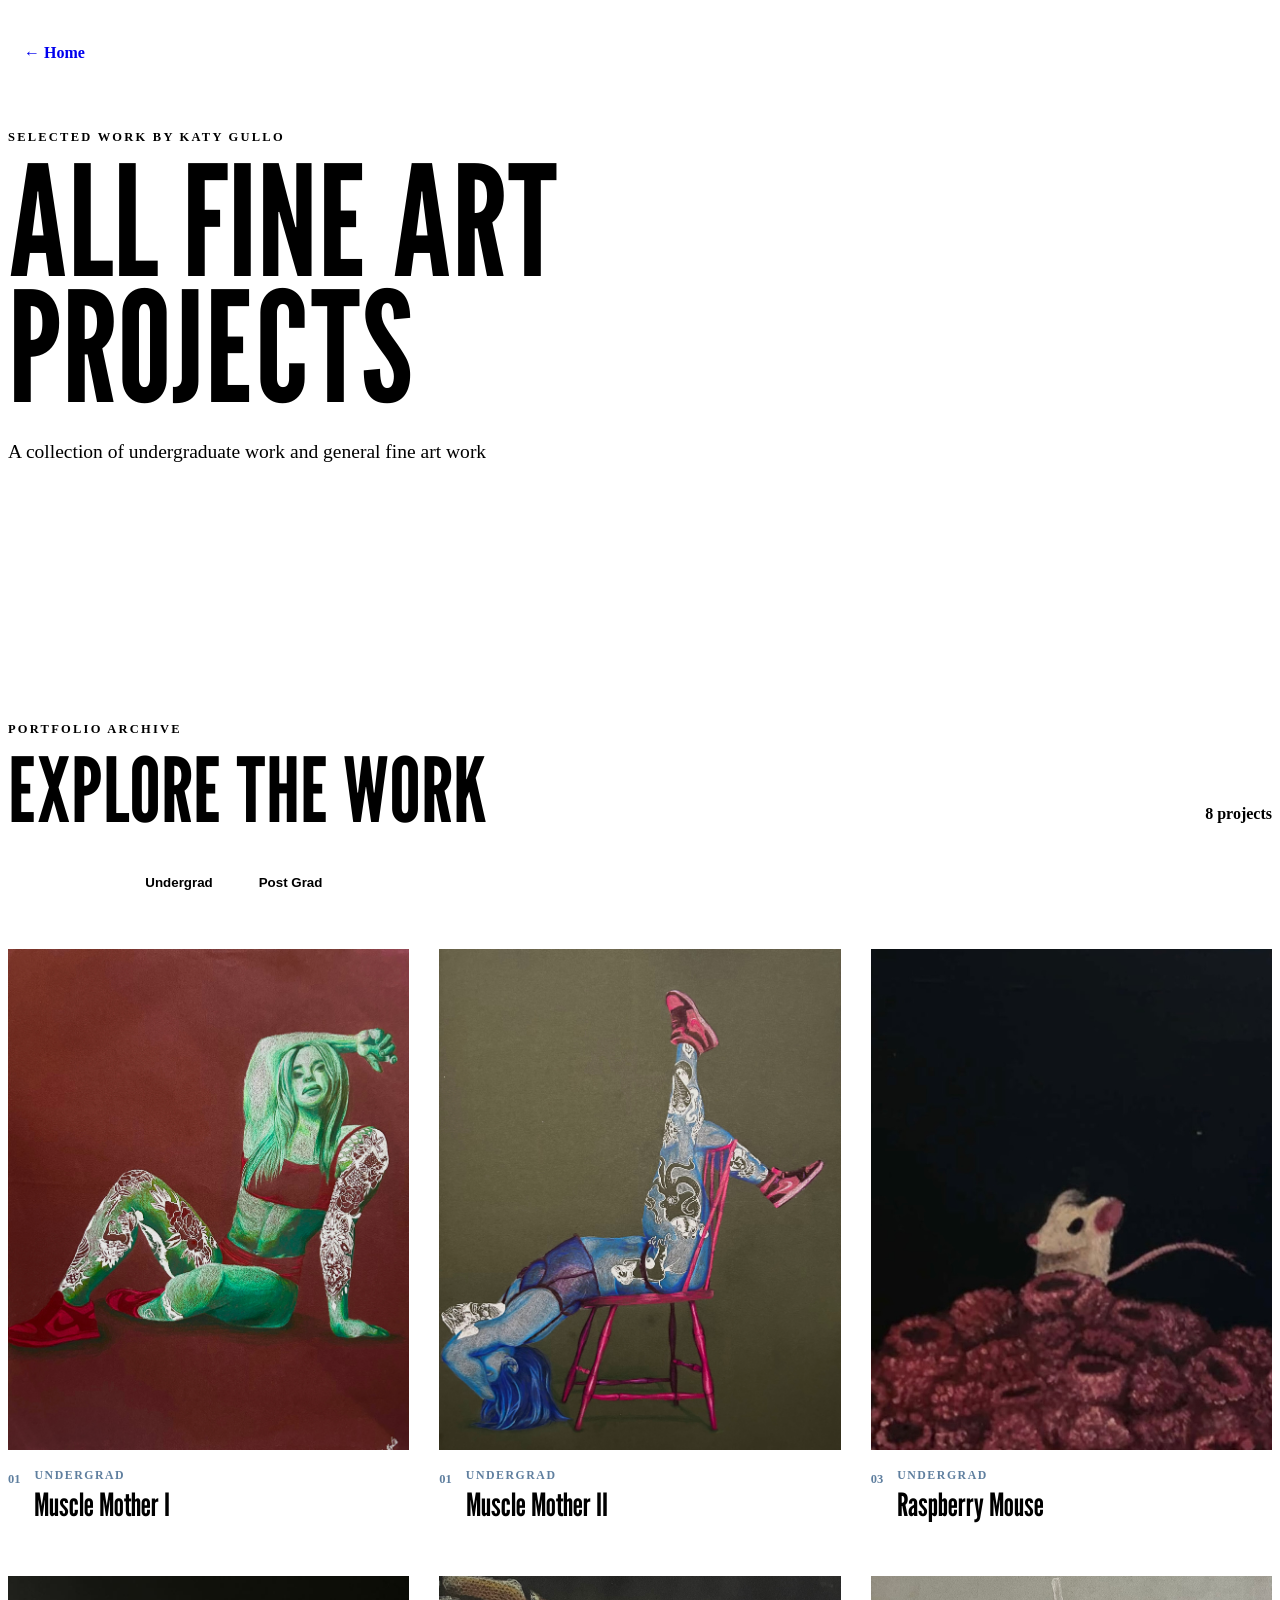
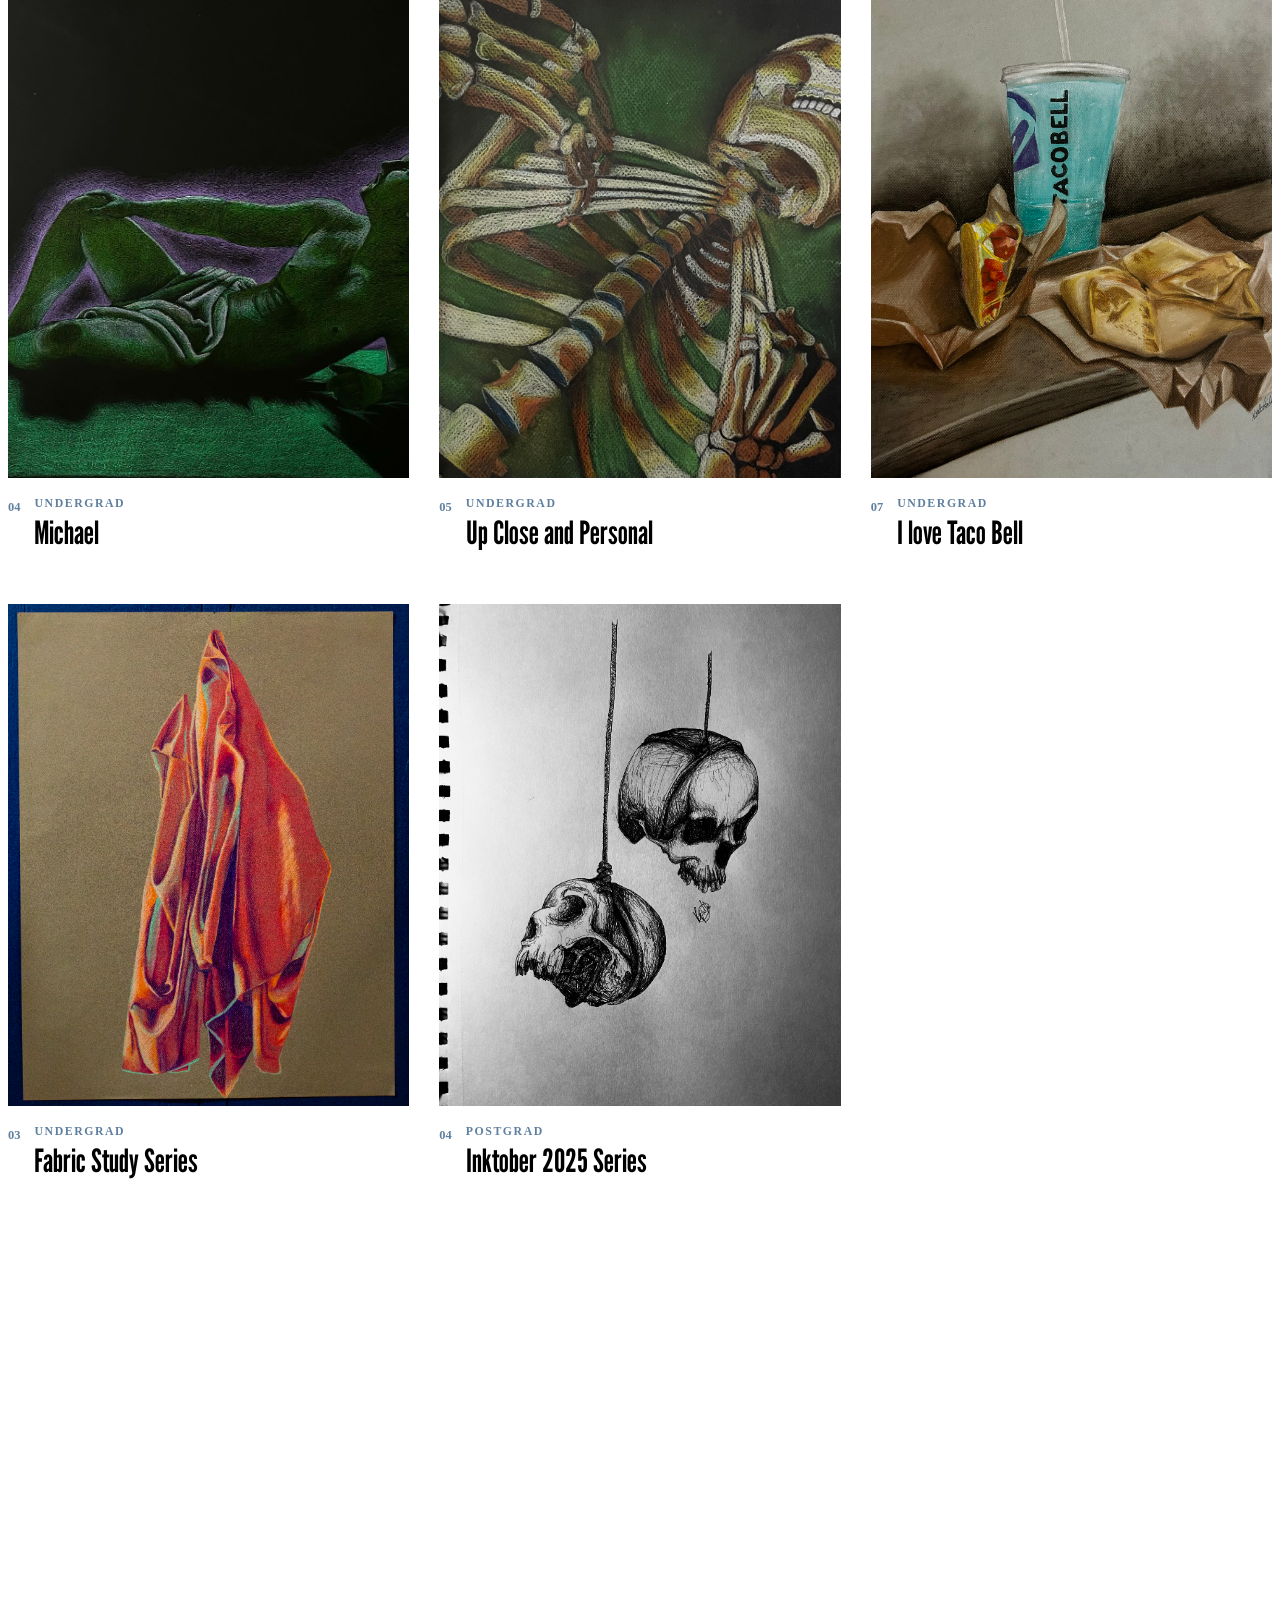
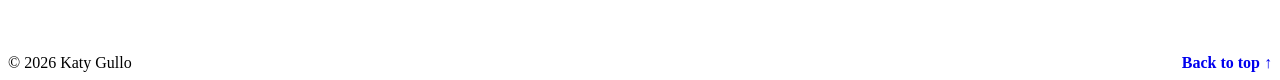
==== portfolio-fa.html @ 1bb969e5 "Update portfolio-fa.html" ====
<!DOCTYPE html>
<html lang="en">
<head>
  <meta charset="UTF-8">
  <meta name="viewport" content="width=device-width, initial-scale=1.0">
  <meta name="description" content="Selected design, web, logo, and AI prompt projects by Katy Gullo.">
  <title>All Projects — Katy Gullo</title>

  <link rel="preconnect" href="https://fonts.googleapis.com">
  <link rel="preconnect" href="https://fonts.gstatic.com" crossorigin>
  <link href="https://fonts.googleapis.com/css2?family=Anton&family=Montserrat:wght@400;500;600;700&family=Sacramento&display=swap" rel="stylesheet">
<style>
@import url('https://fonts.googleapis.com/css2?family=League+Gothic&display=swap');
</style>
  <link rel="stylesheet" href="portfolio.css">
  <link rel="stylesheet" href="portfolio.css">
</head>
<body>
  <header class="projects-hero">
    <div class="projects-hero-shape" aria-hidden="true"></div>

    <div class="shell projects-hero-content">
      <a class="back-link" href="index.html" aria-label="Return to home page">← Home</a>

      <div class="projects-title-wrap">
        <p class="eyebrow">Selected work by Katy Gullo</p>
        <h1>ALL FINE ART<br>PROJECTS</h1>
        <p class="projects-intro">
          A collection of undergraduate work and general fine art work
        </p>
      </div>
    </div>
  </header>

  <main>
    <section class="project-browser shell" aria-labelledby="project-heading">
      <div class="section-heading-row">
        <div>
          <p class="section-kicker">Portfolio archive</p>
          <h2 id="project-heading">EXPLORE THE WORK</h2>
        </div>
        <p id="projectCount" class="project-count" aria-live="polite"></p>
      </div>

      <div class="filter-tabs" role="tablist" aria-label="Filter projects by category">
        <button class="filter-tab active" type="button" role="tab" aria-selected="true" data-filter="all">All Projects</button>
        <button class="filter-tab" type="button" role="tab" aria-selected="false" data-filter="undergrad">Undergrad</button>
        <button class="filter-tab" type="button" role="tab" aria-selected="false" data-filter="postgrad">Post Grad</button>
      </div>

      <div class="all-project-grid" id="projectGrid">
        <article class="portfolio-project" data-category="undergrad" data-title="Muscle Mother I" data-description="Highlighting tattoos and muscular definition in femininity" 
        data-image="images/FJH KG 1.jpg">
          <button class="project-preview" type="button" aria-label="Muscle Mother I">
            <img src="images/FJH KG 1.jpg" alt="Muscle Mother I">
            <span class="open-label">View project</span>
          </button>
          <div class="project-meta">
            <span class="project-number">01</span>
            <div>
              <p class="project-category">Undergrad</p>
              <h3>Muscle Mother I</h3>
            </div>
          </div>
        </article>

        <article class="portfolio-project" data-category="undergrad" data-title="Muscle Mother II" data-description="Highlighting tattoos and muscular definition in femininity." 
        data-image="images/FJH KG 2.jpg">
          <button class="project-preview" type="button" aria-label="Muscle Mother II">
            <img src="images/FJH KG 2.jpg" alt="Muscle Mother II">
            <span class="open-label">View project</span>
          </button>
          <div class="project-meta">
            <span class="project-number">01</span>
            <div>
              <p class="project-category">Undergrad</p>
              <h3>Muscle Mother II</h3>
            </div>
          </div>
        </article>

        <article class="portfolio-project" data-category="undergrad" data-title="Raspberry Mouse" data-description="Visual of a mouse frolicking in a field of raspberries." 
        data-image="images/IMG_0172.jpg">
          <button class="project-preview" type="button" aria-label="Raspberry Mouse">
            <img src="images/IMG_0172.jpg" alt="Raspberry Mouse">
            <span class="open-label">View project</span>
          </button>
          <div class="project-meta">
            <span class="project-number">03</span>
            <div>
              <p class="project-category">Undergrad</p>
              <h3>Raspberry Mouse</h3>
            </div>
          </div>
        </article>

        <article class="portfolio-project" data-category="undergrad" data-title="Michael" data-description="Michael" data-description="A figure study using a nude model in the pose of the fall of Achilles." 
        data-image="images/8AE71B5D-9DDA-4F6F-98CA-3ED9B0E6D861.jpeg">
          <button class="project-preview" type="button" aria-label="Michael">
            <img src="images/8AE71B5D-9DDA-4F6F-98CA-3ED9B0E6D861.jpeg" alt="Michael">
            <span class="open-label">View project</span>
          </button>
          <div class="project-meta">
            <span class="project-number">04</span>
            <div>
              <p class="project-category">Undergrad</p>
              <h3>Michael</h3>
            </div>
          </div>
        </article>

        <article class="portfolio-project" data-category="undergrad" data-title="Up Close and Personal" data-description=" perspective-focused still life of a skeleton, rendered with Prismacolor colored pencils." 
        data-image="images/IMG_0342.jpg">
          <button class="project-preview" type="button" aria-label="Up Close and Personal">
            <img src="images/IMG_0342.jpg" alt="Up Close and Personal">
            <span class="open-label">View project</span>
          </button>
          <div class="project-meta">
            <span class="project-number">05</span>
            <div>
              <p class="project-category">Undergrad</p>
              <h3>Up Close and Personal</h3>
            </div>
          </div>
        </article>

        <article class="portfolio-project" data-category="undergrad" data-title="I love Taco Bell" data-description="I love Taco Bell" data-description="Develop an album cover that embodies the idea of atavism, a return to primal origins and emotional authenticity through sound and image." 
        data-image="images/IMG_1880.jpeg">
          <button class="project-preview" type="button" aria-label="I love Taco Bell">
            <img src="images/IMG_1880.jpeg" alt="I love Taco Bell">
            <span class="open-label">View project</span>
          </button>
          <div class="project-meta">
            <span class="project-number">07</span>
            <div>
              <p class="project-category">Undergrad</p>
              <h3>I love Taco Bell</h3>
            </div>
          </div>
        </article>


        <article
  class="portfolio-project"
  data-category="undergrad"
  data-title="Fabric Study"
  data-images='[
    "images/IMG_3014.jpeg",
    "images/IMG_3013.jpeg",
    "images/IMG_3012.jpeg",
  ]'
>
  <button class="project-preview" type="button" aria-label="Open Fabric Study project">
    <img src="images/IMG_3014.jpeg" alt="Fabric Study">
    <span class="open-label">View project</span>
  </button>

  <div class="project-meta">
    <span class="project-number">03</span>

    <div>
      <p class="project-category">Undergrad</p>
      <h3>Fabric Study Series</h3>
    </div>
  </div>
</article>

<article
  class="portfolio-project"
  data-category="undergrad"
  data-title="Inktober 2025"
  data-images='[
    "images/IMG_0580.jpeg",
    "images/IMG_0503.jpeg",
    "images/IMG_0393.jpeg",
  ]'
>
  <button class="project-preview" type="button" aria-label="Open Inktober 2025 project">
    <img src="images/IMG_0580.jpeg" alt="Inktober 2025">
    <span class="open-label">View project</span>
  </button>

  <div class="project-meta">
    <span class="project-number">04</span>

    <div>
      <p class="project-category">Postgrad</p>
      <h3>Inktober 2025 Series</h3>
    </div>
  </div>
</article>


        

      <p class="empty-state" id="emptyState" hidden>No projects are available in this category yet.</p>
    </section>

    <section class="project-contact">
      <div class="shell project-contact-inner">
        <div>
          <p class="section-kicker">Have a project in mind?</p>
          <h2>LET’S MAKE<br>SOMETHING GREAT.</h2>
        </div>
        <a class="contact-pill" href="mailto:katygullodesigns@gmail.com">Start a conversation →</a>
      </div>
    </section>
  </main>

  <footer>
    <div class="shell portfolio-page-footer">
      <p>© 2026 Katy Gullo</p>
      <a href="#top" id="backToTop">Back to top ↑</a>
    </div>
  </footer>

  <div class="portfolio-lightbox" id="portfolioLightbox" aria-hidden="true">
    <button class="portfolio-lightbox-close" id="portfolioLightboxClose" type="button" aria-label="Close project preview">×</button>
    <div class="portfolio-lightbox-card" role="dialog" aria-modal="true" aria-labelledby="portfolioLightboxTitle">
      <div class="portfolio-lightbox-visual" id="portfolioLightboxVisual"></div>
      <p class="portfolio-lightbox-category" id="portfolioLightboxCategory"></p>
      <h2 id="portfolioLightboxTitle"></h2>
      <p id="portfolioLightboxDescription"></p>
    </div>
  </div>

  <script src="portfolio.js"></script>
</body>
</html>
---- portfolio.css ----
:root {
  --portfolio-blue-dark: #5f7f9f;
  --portfolio-black: #050505;
}

.projects-hero {
  position: relative;
  min-height: 610px;
  overflow: hidden;
  background: var(--blue);
}

.projects-hero-shape {
  position: absolute;
  inset: 0 auto 0 0;
  width: 77%;
  background: var(--paper);
  border-radius: 0 48% 48% 0 / 0 50% 50% 0;
  animation: projectShapeIn 0.9s ease both;
}

.projects-hero-content {
  position: relative;
  min-height: 610px;
  padding-top: 26px;
}

.back-link {
  position: relative;
  z-index: 2;
  display: inline-flex;
  align-items: center;
  gap: 8px;
  padding: 10px 16px;
  border: 1px solid var(--ink);
  border-radius: 999px;
  font-weight: 700;
  text-decoration: none;
  transition: transform 0.2s ease, background-color 0.2s ease;
}

.back-link:hover {
  transform: translateX(-4px);
  background: var(--sage);
}

.projects-title-wrap {
  max-width: 820px;
  padding-top: 58px;
}

.eyebrow,
.section-kicker {
  margin: 0 0 12px;
  font-size: 0.78rem;
  font-weight: 700;
  letter-spacing: 0.18em;
  text-transform: uppercase;
}

.projects-title-wrap h1 {
  margin: 0;
  font-family: "League Gothic", sans-serif;
  font-size: clamp(5rem, 12vw, 10.5rem);
  font-weight: 400;
  line-height: 0.82;
  animation: projectTitleIn 0.75s ease 0.2s both;
}

.projects-intro {
  max-width: 580px;
  margin: 28px 0 0;
  font-size: clamp(1rem, 1.6vw, 1.22rem);
  line-height: 1.55;
  animation: projectIntroIn 0.7s ease 0.45s both;
}

.project-browser {
  padding-top: 78px;
  padding-bottom: 110px;
}

.section-heading-row {
  display: flex;
  align-items: flex-end;
  justify-content: space-between;
  gap: 30px;
  margin-bottom: 34px;
}

.section-heading-row h2,
.project-contact h2 {
  margin: 0;
  font-family: "League Gothic", sans-serif;
  font-size: clamp(3.2rem, 7vw, 6.8rem);
  font-weight: 400;
  line-height: 0.9;
}

.project-count {
  margin: 0 0 7px;
  font-weight: 700;
}

.filter-tabs {
  display: flex;
  flex-wrap: wrap;
  gap: 10px;
  margin-bottom: 48px;
}

.filter-tab {
  padding: 11px 18px;
  border: 1px solid var(--ink);
  border-radius: 999px;
  background: transparent;
  cursor: pointer;
  font-weight: 700;
  transition: transform 0.2s ease, background-color 0.2s ease, color 0.2s ease;
}

.filter-tab:hover {
  transform: translateY(-2px);
  background: var(--sage);
}

.filter-tab.active {
  background: var(--ink);
  color: #fff;
}

.filter-tab:focus-visible,
.project-preview:focus-visible,
.contact-pill:focus-visible,
.back-link:focus-visible {
  outline: 3px solid var(--blue);
  outline-offset: 4px;
}

.all-project-grid {
  display: grid;
  grid-template-columns: repeat(3, minmax(0, 1fr));
  gap: 56px 30px;
}

.portfolio-project {
  min-width: 0;
  animation: cardReveal 0.48s ease both;
}

.portfolio-project.is-hidden {
  display: none;
}

.project-preview {
  position: relative;
  width: 100%;
  aspect-ratio: 4 / 5;
  overflow: hidden;
  display: block;
  padding: 0;
  border: 0;
  background: var(--soft);
  cursor: pointer;
  box-shadow: 0 0 0 rgba(0, 0, 0, 0);
  transition: transform 0.35s ease, box-shadow 0.35s ease;
}

.project-preview::after {
  content: "";
  position: absolute;
  inset: 0;
  background: linear-gradient(to top, rgba(0, 0, 0, 0.55), transparent 45%);
  opacity: 0;
  transition: opacity 0.3s ease;
}

.project-preview img {
  width: 100%;
  height: 100%;
  object-fit: cover;
  transition: transform 0.55s ease;
}

.logo-preview img {
  padding: 17%;
  object-fit: contain;
  background: var(--sage);
}

.open-label {
  position: absolute;
  left: 18px;
  bottom: 17px;
  z-index: 2;
  color: #fff;
  font-size: 0.82rem;
  font-weight: 700;
  letter-spacing: 0.08em;
  text-transform: uppercase;
  opacity: 0;
  transform: translateY(8px);
  transition: opacity 0.3s ease, transform 0.3s ease;
}

.project-preview:hover,
.project-preview:focus-visible {
  transform: translateY(-8px);
  box-shadow: 0 20px 38px rgba(0, 0, 0, 0.16);
}

.project-preview:hover::after,
.project-preview:focus-visible::after,
.project-preview:hover .open-label,
.project-preview:focus-visible .open-label {
  opacity: 1;
}

.project-preview:hover .open-label,
.project-preview:focus-visible .open-label {
  transform: translateY(0);
}

.project-preview:hover img,
.project-preview:focus-visible img {
  transform: scale(1.045);
}

.project-meta {
  display: grid;
  grid-template-columns: auto 1fr;
  gap: 14px;
  padding-top: 18px;
}

.project-number {
  padding-top: 4px;
  color: var(--portfolio-blue-dark);
  font-size: 0.78rem;
  font-weight: 700;
}

.project-category {
  margin: 0 0 5px;
  color: var(--portfolio-blue-dark);
  font-size: 0.74rem;
  font-weight: 700;
  letter-spacing: 0.13em;
  text-transform: uppercase;
}

.project-meta h3 {
  margin: 0;
  font-family: "League Gothic", sans-serif;
  font-size: clamp(1.65rem, 2.5vw, 2.35rem);
  font-weight: 400;
  line-height: 1;
}

.generated-preview {
  display: grid;
  place-items: center;
}

.web-preview {
  background: #d9e2ea;
}

.browser-mockup {
  width: 82%;
  height: 72%;
  overflow: hidden;
  display: block;
  background: var(--paper);
  border: 1px solid rgba(0, 0, 0, 0.15);
  box-shadow: 0 15px 30px rgba(0, 0, 0, 0.13);
  transform: rotate(-3deg);
}

.browser-bar {
  height: 28px;
  display: flex;
  align-items: center;
  gap: 5px;
  padding-left: 9px;
  background: var(--ink);
}

.browser-bar i {
  width: 6px;
  height: 6px;
  border-radius: 50%;
  background: var(--sage);
}

.mockup-title {
  display: block;
  padding: 24px 18px 10px;
  font-family: "League Gothic", sans-serif;
  font-size: clamp(1.8rem, 3vw, 3rem);
  line-height: 0.85;
}

.mockup-block {
  display: block;
  width: 68%;
  height: 25%;
  margin: 12px 18px;
  border-radius: 0 40px 40px 0;
  background: var(--blue);
}

.landing-preview {
  background: var(--ink);
  color: #fff;
}

.landing-art strong {
  display: block;
  font-family: "League Gothic", sans-serif;
  font-size: clamp(2.5rem, 5vw, 4.6rem);
  font-weight: 400;
  line-height: 0.84;
  text-align: left;
}

.landing-art span {
  display: block;
  width: 80px;
  height: 80px;
  margin: 26px 0 0 auto;
  border-radius: 50%;
  background: var(--blue);
}
.project-modal {
  position: fixed;
  inset: 0;
  z-index: 1000;
  display: none;
}

.project-modal.is-open {
  display: block;
}

.project-modal-overlay {
  position: absolute;
  inset: 0;
  background: rgba(0, 0, 0, 0.75);
}

.project-modal-content {
  position: relative;
  z-index: 1;
  width: min(1100px, calc(100% - 40px));
  max-height: calc(100vh - 40px);
  margin: 20px auto;
  padding: 40px;
  overflow-y: auto;
  background: #fff;
}

.project-modal-close {
  position: sticky;
  top: 0;
  display: block;
  margin-left: auto;
  border: 0;
  background: transparent;
  font-size: 2.5rem;
  line-height: 1;
  cursor: pointer;
  z-index: 2;
}

.project-gallery {
  display: grid;
  gap: 30px;
  margin-top: 30px;
}

.project-gallery img {
  display: block;
  width: 100%;
  height: auto;
}

body.modal-open {
  overflow: hidden;
}

.boutique-preview {
  background: #f2e8e2;
}

.brand-mark {
  font-family: "League Gothic", sans-serif;
  font-size: clamp(4rem, 8vw, 6.5rem);
  transform: rotate(-6deg);
}

.brand-mark span {
  display: block;
  margin-top: -12px;
  font-family: "Montserrat", sans-serif;
  font-size: 0.65rem;
  font-weight: 700;
  letter-spacing: 0.45em;
  text-align: center;
}

.cafe-preview {
  background: #d5c7b1;
}

.cafe-mark {
  width: 72%;
  aspect-ratio: 1;
  display: grid;
  place-content: center;
  border: 2px solid var(--ink);
  border-radius: 50%;
  text-align: center;
}

.cafe-mark i {
  font-style: normal;
  font-size: 2rem;
}

.cafe-mark strong,
.cafe-mark small {
  display: block;
}

.cafe-mark strong {
  font-family: "League Gothic", sans-serif;
  font-size: 1.9rem;
  letter-spacing: 0.04em;
}

.cafe-mark small {
  letter-spacing: 0.2em;
}

.ai-editorial-preview {
  background: linear-gradient(135deg, #afc0d0 0 48%, #111 48% 100%);
}

.prompt-card {
  width: 72%;
  padding: 28px;
  background: var(--paper);
  box-shadow: 16px 16px 0 var(--sage);
  transform: rotate(4deg);
}

.prompt-card small,
.prompt-card strong,
.prompt-card em {
  display: block;
}

.prompt-card small {
  margin-bottom: 32px;
  font-weight: 700;
  letter-spacing: 0.18em;
}

.prompt-card strong {
  font-family: "League Gothic", sans-serif;
  font-size: clamp(2.1rem, 4vw, 3.8rem);
  font-weight: 400;
  line-height: 0.9;
}

.prompt-card em {
  margin-top: 28px;
  font-size: 0.7rem;
}

.ai-brand-preview {
  background: var(--blue);
}

.campaign-lines {
  width: 78%;
}

.campaign-lines i {
  display: block;
  height: 9px;
  margin-bottom: 12px;
  background: var(--ink);
}

.campaign-lines i:nth-child(2) { width: 78%; }
.campaign-lines i:nth-child(3) { width: 56%; }

.campaign-lines strong {
  display: block;
  margin-top: 42px;
  font-family: "League Gothic", sans-serif;
  font-size: clamp(2rem, 4vw, 3.5rem);
  font-weight: 400;
  line-height: 0.9;
}

.ai-brief-preview {
  background: var(--sage);
}

.brief-sheet {
  position: relative;
  width: 68%;
  height: 72%;
  display: block;
  padding: 30px;
  background: var(--paper);
  box-shadow: 12px 12px 0 var(--ink);
  transform: rotate(-3deg);
}

.brief-sheet small {
  display: block;
  margin-bottom: 38px;
  font-weight: 700;
  letter-spacing: 0.13em;
}

.brief-sheet i {
  display: block;
  height: 8px;
  margin-bottom: 18px;
  background: #b8c2ca;
}

.brief-sheet i:nth-of-type(2) { width: 75%; }
.brief-sheet i:nth-of-type(3) { width: 48%; }

.brief-sheet b {
  position: absolute;
  right: 25px;
  bottom: 20px;
  font-size: 2.4rem;
}

.empty-state {
  padding: 60px 0;
  text-align: center;
  font-weight: 700;
}

.project-contact {
  padding: 90px 0;
  background: var(--ink);
  color: #fff;
}

.project-contact-inner {
  display: flex;
  align-items: flex-end;
  justify-content: space-between;
  gap: 30px;
}

.project-contact .section-kicker {
  color: var(--sage);
}

.contact-pill {
  display: inline-flex;
  padding: 15px 22px;
  border: 1px solid #fff;
  border-radius: 999px;
  color: #fff;
  font-weight: 700;
  text-decoration: none;
  transition: transform 0.2s ease, background-color 0.2s ease, color 0.2s ease;
}

.contact-pill:hover {
  transform: translateY(-4px);
  background: var(--sage);
  color: var(--ink);
}

.portfolio-page-footer {
  display: flex;
  justify-content: space-between;
  gap: 20px;
}

.portfolio-page-footer p {
  margin: 0;
}

.portfolio-page-footer a {
  font-weight: 700;
  text-decoration: none;
}

.portfolio-lightbox {
  position: fixed;
  inset: 0;
  z-index: 50;
  display: grid;
  place-items: center;
  padding: 24px;
  background: rgba(0, 0, 0, 0.82);
  opacity: 0;
  visibility: hidden;
  pointer-events: none;
  transition: opacity 0.3s ease, visibility 0.3s ease;
}

.portfolio-lightbox.open {
  opacity: 1;
  visibility: visible;
  pointer-events: auto;
}

.portfolio-lightbox-card {
  width: min(900px, 100%);
  max-height: 90vh;
  overflow-y: auto;
  padding: 24px;
  border-radius: 24px;
  background: var(--paper);
  opacity: 0;
  transform: translateY(24px) scale(0.97);
  transition: opacity 0.3s ease, transform 0.3s ease;
}

.portfolio-lightbox.open .portfolio-lightbox-card {
  opacity: 1;
  transform: translateY(0) scale(1);
}

.portfolio-lightbox-visual {
  min-height: 420px;
  overflow-y: auto;
  background: var(--soft);
}

.portfolio-lightbox-visual img {
  width: 100%;
  max-height: 65vh;
  object-fit: contain;
}

.portfolio-lightbox-gallery {
  width: 100%;
  display: grid;
  gap: 24px;
  padding: 12px;
}

.portfolio-lightbox-gallery img {
  display: block;
  width: 100%;
  height: auto;
  max-height: none;
  object-fit: contain;
}

.portfolio-lightbox-visual .generated-preview {
  width: 100%;
  min-height: 520px;
  pointer-events: none;
}

.portfolio-lightbox-visual .open-label {
  display: none;
}

.portfolio-lightbox-category {
  margin: 22px 0 7px;
  color: var(--portfolio-blue-dark);
  font-size: 0.78rem;
  font-weight: 700;
  letter-spacing: 0.14em;
  text-transform: uppercase;
}

.portfolio-lightbox-card h2 {
  margin: 0;
  font-family: "League Gothic", sans-serif;
  font-size: clamp(2.8rem, 6vw, 5rem);
  font-weight: 400;
  line-height: 0.95;
}

.portfolio-lightbox-card > p:last-child {
  max-width: 680px;
  line-height: 1.55;
}

.portfolio-lightbox-close {
  position: fixed;
  top: 16px;
  right: 24px;
  z-index: 51;
  padding: 0;
  border: 0;
  background: transparent;
  color: #fff;
  font-size: 3rem;
  cursor: pointer;
}

@keyframes projectShapeIn {
  from { opacity: 0; transform: translateX(-8%); }
  to { opacity: 1; transform: translateX(0); }
}

@keyframes projectTitleIn {
  from { opacity: 0; transform: translateY(28px); }
  to { opacity: 1; transform: translateY(0); }
}

@keyframes projectIntroIn {
  from { opacity: 0; transform: translateY(18px); }
  to { opacity: 1; transform: translateY(0); }
}

@keyframes cardReveal {
  from { opacity: 0; transform: translateY(20px); }
  to { opacity: 1; transform: translateY(0); }
}

@media (max-width: 900px) {
  .all-project-grid {
    grid-template-columns: repeat(2, minmax(0, 1fr));
  }

  .projects-hero-shape {
    width: 88%;
  }
}

@media (max-width: 640px) {
  .projects-hero,
  .projects-hero-content {
    min-height: 520px;
  }

  .projects-hero-shape {
    width: 96%;
  }

  .projects-title-wrap {
    padding-top: 55px;
  }

  .projects-title-wrap h1 {
    font-size: clamp(4.3rem, 23vw, 6.5rem);
  }

  .project-browser {
    padding-top: 58px;
    padding-bottom: 76px;
  }

  .section-heading-row,
  .project-contact-inner {
    align-items: flex-start;
    flex-direction: column;
  }

  .filter-tabs {
    flex-wrap: nowrap;
    overflow-x: auto;
    padding-bottom: 8px;
    scrollbar-width: none;
  }

  .filter-tabs::-webkit-scrollbar {
    display: none;
  }

  .filter-tab {
    flex: 0 0 auto;
  }

  .all-project-grid {
    grid-template-columns: 1fr;
    row-gap: 44px;
  }

  .portfolio-lightbox {
    padding: 14px;
  }

  .portfolio-lightbox-card {
    padding: 15px;
    border-radius: 16px;
  }

  .portfolio-lightbox-visual,
  .portfolio-lightbox-visual .generated-preview {
    min-height: 360px;
  }

  .portfolio-lightbox-close {
    top: 7px;
    right: 13px;
  }
}

@media (prefers-reduced-motion: reduce) {
  .projects-hero-shape,
  .projects-title-wrap h1,
  .projects-intro,
  .portfolio-project {
    animation: none;
  }
}
---- portfolio.css ----
:root {
  --portfolio-blue-dark: #5f7f9f;
  --portfolio-black: #050505;
}

.projects-hero {
  position: relative;
  min-height: 610px;
  overflow: hidden;
  background: var(--blue);
}

.projects-hero-shape {
  position: absolute;
  inset: 0 auto 0 0;
  width: 77%;
  background: var(--paper);
  border-radius: 0 48% 48% 0 / 0 50% 50% 0;
  animation: projectShapeIn 0.9s ease both;
}

.projects-hero-content {
  position: relative;
  min-height: 610px;
  padding-top: 26px;
}

.back-link {
  position: relative;
  z-index: 2;
  display: inline-flex;
  align-items: center;
  gap: 8px;
  padding: 10px 16px;
  border: 1px solid var(--ink);
  border-radius: 999px;
  font-weight: 700;
  text-decoration: none;
  transition: transform 0.2s ease, background-color 0.2s ease;
}

.back-link:hover {
  transform: translateX(-4px);
  background: var(--sage);
}

.projects-title-wrap {
  max-width: 820px;
  padding-top: 58px;
}

.eyebrow,
.section-kicker {
  margin: 0 0 12px;
  font-size: 0.78rem;
  font-weight: 700;
  letter-spacing: 0.18em;
  text-transform: uppercase;
}

.projects-title-wrap h1 {
  margin: 0;
  font-family: "League Gothic", sans-serif;
  font-size: clamp(5rem, 12vw, 10.5rem);
  font-weight: 400;
  line-height: 0.82;
  animation: projectTitleIn 0.75s ease 0.2s both;
}

.projects-intro {
  max-width: 580px;
  margin: 28px 0 0;
  font-size: clamp(1rem, 1.6vw, 1.22rem);
  line-height: 1.55;
  animation: projectIntroIn 0.7s ease 0.45s both;
}

.project-browser {
  padding-top: 78px;
  padding-bottom: 110px;
}

.section-heading-row {
  display: flex;
  align-items: flex-end;
  justify-content: space-between;
  gap: 30px;
  margin-bottom: 34px;
}

.section-heading-row h2,
.project-contact h2 {
  margin: 0;
  font-family: "League Gothic", sans-serif;
  font-size: clamp(3.2rem, 7vw, 6.8rem);
  font-weight: 400;
  line-height: 0.9;
}

.project-count {
  margin: 0 0 7px;
  font-weight: 700;
}

.filter-tabs {
  display: flex;
  flex-wrap: wrap;
  gap: 10px;
  margin-bottom: 48px;
}

.filter-tab {
  padding: 11px 18px;
  border: 1px solid var(--ink);
  border-radius: 999px;
  background: transparent;
  cursor: pointer;
  font-weight: 700;
  transition: transform 0.2s ease, background-color 0.2s ease, color 0.2s ease;
}

.filter-tab:hover {
  transform: translateY(-2px);
  background: var(--sage);
}

.filter-tab.active {
  background: var(--ink);
  color: #fff;
}

.filter-tab:focus-visible,
.project-preview:focus-visible,
.contact-pill:focus-visible,
.back-link:focus-visible {
  outline: 3px solid var(--blue);
  outline-offset: 4px;
}

.all-project-grid {
  display: grid;
  grid-template-columns: repeat(3, minmax(0, 1fr));
  gap: 56px 30px;
}

.portfolio-project {
  min-width: 0;
  animation: cardReveal 0.48s ease both;
}

.portfolio-project.is-hidden {
  display: none;
}

.project-preview {
  position: relative;
  width: 100%;
  aspect-ratio: 4 / 5;
  overflow: hidden;
  display: block;
  padding: 0;
  border: 0;
  background: var(--soft);
  cursor: pointer;
  box-shadow: 0 0 0 rgba(0, 0, 0, 0);
  transition: transform 0.35s ease, box-shadow 0.35s ease;
}

.project-preview::after {
  content: "";
  position: absolute;
  inset: 0;
  background: linear-gradient(to top, rgba(0, 0, 0, 0.55), transparent 45%);
  opacity: 0;
  transition: opacity 0.3s ease;
}

.project-preview img {
  width: 100%;
  height: 100%;
  object-fit: cover;
  transition: transform 0.55s ease;
}

.logo-preview img {
  padding: 17%;
  object-fit: contain;
  background: var(--sage);
}

.open-label {
  position: absolute;
  left: 18px;
  bottom: 17px;
  z-index: 2;
  color: #fff;
  font-size: 0.82rem;
  font-weight: 700;
  letter-spacing: 0.08em;
  text-transform: uppercase;
  opacity: 0;
  transform: translateY(8px);
  transition: opacity 0.3s ease, transform 0.3s ease;
}

.project-preview:hover,
.project-preview:focus-visible {
  transform: translateY(-8px);
  box-shadow: 0 20px 38px rgba(0, 0, 0, 0.16);
}

.project-preview:hover::after,
.project-preview:focus-visible::after,
.project-preview:hover .open-label,
.project-preview:focus-visible .open-label {
  opacity: 1;
}

.project-preview:hover .open-label,
.project-preview:focus-visible .open-label {
  transform: translateY(0);
}

.project-preview:hover img,
.project-preview:focus-visible img {
  transform: scale(1.045);
}

.project-meta {
  display: grid;
  grid-template-columns: auto 1fr;
  gap: 14px;
  padding-top: 18px;
}

.project-number {
  padding-top: 4px;
  color: var(--portfolio-blue-dark);
  font-size: 0.78rem;
  font-weight: 700;
}

.project-category {
  margin: 0 0 5px;
  color: var(--portfolio-blue-dark);
  font-size: 0.74rem;
  font-weight: 700;
  letter-spacing: 0.13em;
  text-transform: uppercase;
}

.project-meta h3 {
  margin: 0;
  font-family: "League Gothic", sans-serif;
  font-size: clamp(1.65rem, 2.5vw, 2.35rem);
  font-weight: 400;
  line-height: 1;
}

.generated-preview {
  display: grid;
  place-items: center;
}

.web-preview {
  background: #d9e2ea;
}

.browser-mockup {
  width: 82%;
  height: 72%;
  overflow: hidden;
  display: block;
  background: var(--paper);
  border: 1px solid rgba(0, 0, 0, 0.15);
  box-shadow: 0 15px 30px rgba(0, 0, 0, 0.13);
  transform: rotate(-3deg);
}

.browser-bar {
  height: 28px;
  display: flex;
  align-items: center;
  gap: 5px;
  padding-left: 9px;
  background: var(--ink);
}

.browser-bar i {
  width: 6px;
  height: 6px;
  border-radius: 50%;
  background: var(--sage);
}

.mockup-title {
  display: block;
  padding: 24px 18px 10px;
  font-family: "League Gothic", sans-serif;
  font-size: clamp(1.8rem, 3vw, 3rem);
  line-height: 0.85;
}

.mockup-block {
  display: block;
  width: 68%;
  height: 25%;
  margin: 12px 18px;
  border-radius: 0 40px 40px 0;
  background: var(--blue);
}

.landing-preview {
  background: var(--ink);
  color: #fff;
}

.landing-art strong {
  display: block;
  font-family: "League Gothic", sans-serif;
  font-size: clamp(2.5rem, 5vw, 4.6rem);
  font-weight: 400;
  line-height: 0.84;
  text-align: left;
}

.landing-art span {
  display: block;
  width: 80px;
  height: 80px;
  margin: 26px 0 0 auto;
  border-radius: 50%;
  background: var(--blue);
}
.project-modal {
  position: fixed;
  inset: 0;
  z-index: 1000;
  display: none;
}

.project-modal.is-open {
  display: block;
}

.project-modal-overlay {
  position: absolute;
  inset: 0;
  background: rgba(0, 0, 0, 0.75);
}

.project-modal-content {
  position: relative;
  z-index: 1;
  width: min(1100px, calc(100% - 40px));
  max-height: calc(100vh - 40px);
  margin: 20px auto;
  padding: 40px;
  overflow-y: auto;
  background: #fff;
}

.project-modal-close {
  position: sticky;
  top: 0;
  display: block;
  margin-left: auto;
  border: 0;
  background: transparent;
  font-size: 2.5rem;
  line-height: 1;
  cursor: pointer;
  z-index: 2;
}

.project-gallery {
  display: grid;
  gap: 30px;
  margin-top: 30px;
}

.project-gallery img {
  display: block;
  width: 100%;
  height: auto;
}

body.modal-open {
  overflow: hidden;
}

.boutique-preview {
  background: #f2e8e2;
}

.brand-mark {
  font-family: "League Gothic", sans-serif;
  font-size: clamp(4rem, 8vw, 6.5rem);
  transform: rotate(-6deg);
}

.brand-mark span {
  display: block;
  margin-top: -12px;
  font-family: "Montserrat", sans-serif;
  font-size: 0.65rem;
  font-weight: 700;
  letter-spacing: 0.45em;
  text-align: center;
}

.cafe-preview {
  background: #d5c7b1;
}

.cafe-mark {
  width: 72%;
  aspect-ratio: 1;
  display: grid;
  place-content: center;
  border: 2px solid var(--ink);
  border-radius: 50%;
  text-align: center;
}

.cafe-mark i {
  font-style: normal;
  font-size: 2rem;
}

.cafe-mark strong,
.cafe-mark small {
  display: block;
}

.cafe-mark strong {
  font-family: "League Gothic", sans-serif;
  font-size: 1.9rem;
  letter-spacing: 0.04em;
}

.cafe-mark small {
  letter-spacing: 0.2em;
}

.ai-editorial-preview {
  background: linear-gradient(135deg, #afc0d0 0 48%, #111 48% 100%);
}

.prompt-card {
  width: 72%;
  padding: 28px;
  background: var(--paper);
  box-shadow: 16px 16px 0 var(--sage);
  transform: rotate(4deg);
}

.prompt-card small,
.prompt-card strong,
.prompt-card em {
  display: block;
}

.prompt-card small {
  margin-bottom: 32px;
  font-weight: 700;
  letter-spacing: 0.18em;
}

.prompt-card strong {
  font-family: "League Gothic", sans-serif;
  font-size: clamp(2.1rem, 4vw, 3.8rem);
  font-weight: 400;
  line-height: 0.9;
}

.prompt-card em {
  margin-top: 28px;
  font-size: 0.7rem;
}

.ai-brand-preview {
  background: var(--blue);
}

.campaign-lines {
  width: 78%;
}

.campaign-lines i {
  display: block;
  height: 9px;
  margin-bottom: 12px;
  background: var(--ink);
}

.campaign-lines i:nth-child(2) { width: 78%; }
.campaign-lines i:nth-child(3) { width: 56%; }

.campaign-lines strong {
  display: block;
  margin-top: 42px;
  font-family: "League Gothic", sans-serif;
  font-size: clamp(2rem, 4vw, 3.5rem);
  font-weight: 400;
  line-height: 0.9;
}

.ai-brief-preview {
  background: var(--sage);
}

.brief-sheet {
  position: relative;
  width: 68%;
  height: 72%;
  display: block;
  padding: 30px;
  background: var(--paper);
  box-shadow: 12px 12px 0 var(--ink);
  transform: rotate(-3deg);
}

.brief-sheet small {
  display: block;
  margin-bottom: 38px;
  font-weight: 700;
  letter-spacing: 0.13em;
}

.brief-sheet i {
  display: block;
  height: 8px;
  margin-bottom: 18px;
  background: #b8c2ca;
}

.brief-sheet i:nth-of-type(2) { width: 75%; }
.brief-sheet i:nth-of-type(3) { width: 48%; }

.brief-sheet b {
  position: absolute;
  right: 25px;
  bottom: 20px;
  font-size: 2.4rem;
}

.empty-state {
  padding: 60px 0;
  text-align: center;
  font-weight: 700;
}

.project-contact {
  padding: 90px 0;
  background: var(--ink);
  color: #fff;
}

.project-contact-inner {
  display: flex;
  align-items: flex-end;
  justify-content: space-between;
  gap: 30px;
}

.project-contact .section-kicker {
  color: var(--sage);
}

.contact-pill {
  display: inline-flex;
  padding: 15px 22px;
  border: 1px solid #fff;
  border-radius: 999px;
  color: #fff;
  font-weight: 700;
  text-decoration: none;
  transition: transform 0.2s ease, background-color 0.2s ease, color 0.2s ease;
}

.contact-pill:hover {
  transform: translateY(-4px);
  background: var(--sage);
  color: var(--ink);
}

.portfolio-page-footer {
  display: flex;
  justify-content: space-between;
  gap: 20px;
}

.portfolio-page-footer p {
  margin: 0;
}

.portfolio-page-footer a {
  font-weight: 700;
  text-decoration: none;
}

.portfolio-lightbox {
  position: fixed;
  inset: 0;
  z-index: 50;
  display: grid;
  place-items: center;
  padding: 24px;
  background: rgba(0, 0, 0, 0.82);
  opacity: 0;
  visibility: hidden;
  pointer-events: none;
  transition: opacity 0.3s ease, visibility 0.3s ease;
}

.portfolio-lightbox.open {
  opacity: 1;
  visibility: visible;
  pointer-events: auto;
}

.portfolio-lightbox-card {
  width: min(900px, 100%);
  max-height: 90vh;
  overflow-y: auto;
  padding: 24px;
  border-radius: 24px;
  background: var(--paper);
  opacity: 0;
  transform: translateY(24px) scale(0.97);
  transition: opacity 0.3s ease, transform 0.3s ease;
}

.portfolio-lightbox.open .portfolio-lightbox-card {
  opacity: 1;
  transform: translateY(0) scale(1);
}

.portfolio-lightbox-visual {
  min-height: 420px;
  overflow-y: auto;
  background: var(--soft);
}

.portfolio-lightbox-visual img {
  width: 100%;
  max-height: 65vh;
  object-fit: contain;
}

.portfolio-lightbox-gallery {
  width: 100%;
  display: grid;
  gap: 24px;
  padding: 12px;
}

.portfolio-lightbox-gallery img {
  display: block;
  width: 100%;
  height: auto;
  max-height: none;
  object-fit: contain;
}

.portfolio-lightbox-visual .generated-preview {
  width: 100%;
  min-height: 520px;
  pointer-events: none;
}

.portfolio-lightbox-visual .open-label {
  display: none;
}

.portfolio-lightbox-category {
  margin: 22px 0 7px;
  color: var(--portfolio-blue-dark);
  font-size: 0.78rem;
  font-weight: 700;
  letter-spacing: 0.14em;
  text-transform: uppercase;
}

.portfolio-lightbox-card h2 {
  margin: 0;
  font-family: "League Gothic", sans-serif;
  font-size: clamp(2.8rem, 6vw, 5rem);
  font-weight: 400;
  line-height: 0.95;
}

.portfolio-lightbox-card > p:last-child {
  max-width: 680px;
  line-height: 1.55;
}

.portfolio-lightbox-close {
  position: fixed;
  top: 16px;
  right: 24px;
  z-index: 51;
  padding: 0;
  border: 0;
  background: transparent;
  color: #fff;
  font-size: 3rem;
  cursor: pointer;
}

@keyframes projectShapeIn {
  from { opacity: 0; transform: translateX(-8%); }
  to { opacity: 1; transform: translateX(0); }
}

@keyframes projectTitleIn {
  from { opacity: 0; transform: translateY(28px); }
  to { opacity: 1; transform: translateY(0); }
}

@keyframes projectIntroIn {
  from { opacity: 0; transform: translateY(18px); }
  to { opacity: 1; transform: translateY(0); }
}

@keyframes cardReveal {
  from { opacity: 0; transform: translateY(20px); }
  to { opacity: 1; transform: translateY(0); }
}

@media (max-width: 900px) {
  .all-project-grid {
    grid-template-columns: repeat(2, minmax(0, 1fr));
  }

  .projects-hero-shape {
    width: 88%;
  }
}

@media (max-width: 640px) {
  .projects-hero,
  .projects-hero-content {
    min-height: 520px;
  }

  .projects-hero-shape {
    width: 96%;
  }

  .projects-title-wrap {
    padding-top: 55px;
  }

  .projects-title-wrap h1 {
    font-size: clamp(4.3rem, 23vw, 6.5rem);
  }

  .project-browser {
    padding-top: 58px;
    padding-bottom: 76px;
  }

  .section-heading-row,
  .project-contact-inner {
    align-items: flex-start;
    flex-direction: column;
  }

  .filter-tabs {
    flex-wrap: nowrap;
    overflow-x: auto;
    padding-bottom: 8px;
    scrollbar-width: none;
  }

  .filter-tabs::-webkit-scrollbar {
    display: none;
  }

  .filter-tab {
    flex: 0 0 auto;
  }

  .all-project-grid {
    grid-template-columns: 1fr;
    row-gap: 44px;
  }

  .portfolio-lightbox {
    padding: 14px;
  }

  .portfolio-lightbox-card {
    padding: 15px;
    border-radius: 16px;
  }

  .portfolio-lightbox-visual,
  .portfolio-lightbox-visual .generated-preview {
    min-height: 360px;
  }

  .portfolio-lightbox-close {
    top: 7px;
    right: 13px;
  }
}

@media (prefers-reduced-motion: reduce) {
  .projects-hero-shape,
  .projects-title-wrap h1,
  .projects-intro,
  .portfolio-project {
    animation: none;
  }
}
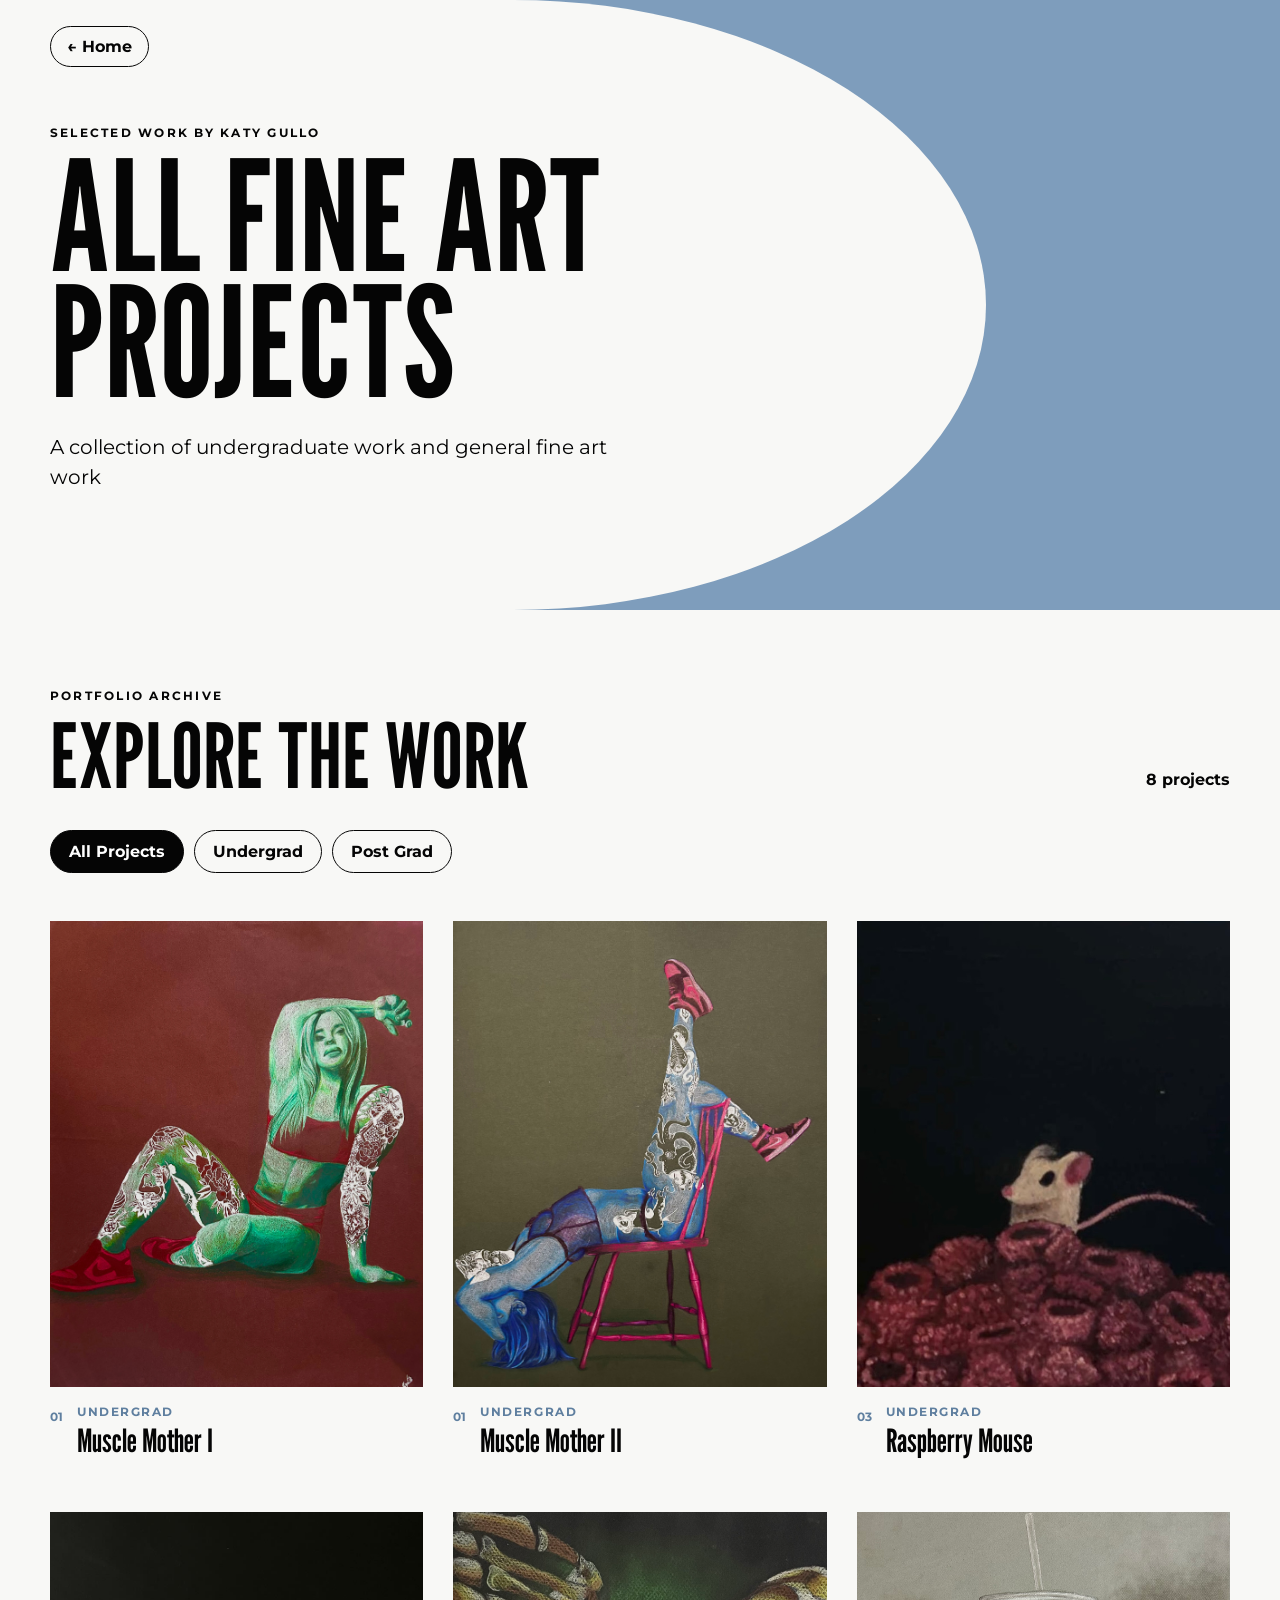
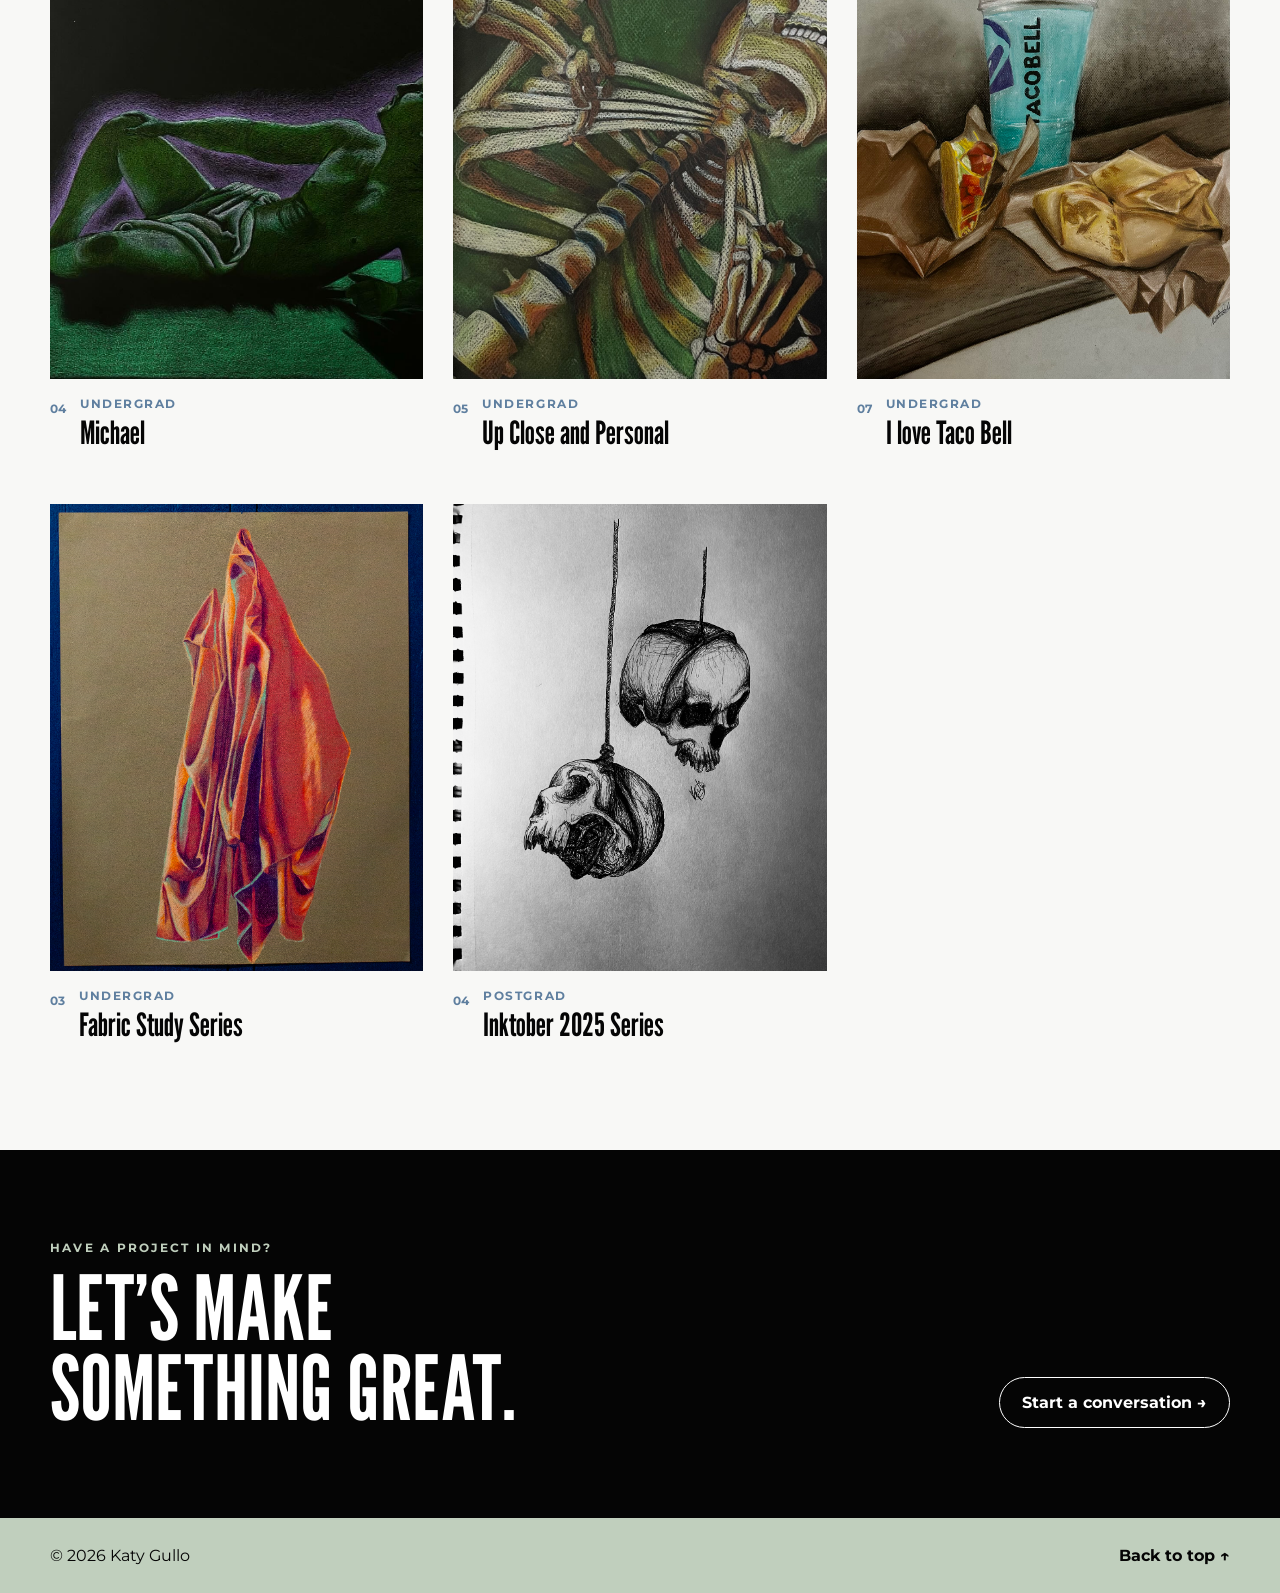
==== commit 3e4f76c7: "Update portfolio-fa.html" ====
--- a/portfolio-fa.html
+++ b/portfolio-fa.html
@@ -13,7 +13,7 @@
 @import url('https://fonts.googleapis.com/css2?family=League+Gothic&display=swap');
 </style>
   <link rel="stylesheet" href="portfolio.css">
-  <link rel="stylesheet" href="portfolio.css">
+  <link rel="stylesheet" href="styles.css">
 </head>
 <body>
   <header class="projects-hero">
@@ -48,6 +48,8 @@
         <button class="filter-tab" type="button" role="tab" aria-selected="false" data-filter="postgrad">Post Grad</button>
       </div>
 
+
+      
       <div class="all-project-grid" id="projectGrid">
         <article class="portfolio-project" data-category="undergrad" data-title="Muscle Mother I" data-description="Highlighting tattoos and muscular definition in femininity" 
         data-image="images/FJH KG 1.jpg">
@@ -191,8 +193,6 @@
 </article>
 
 
-        
-
       <p class="empty-state" id="emptyState" hidden>No projects are available in this category yet.</p>
     </section>
 
--- a/styles.css
+++ b/styles.css
@@ -0,0 +1,810 @@
+:root {
+  --blue: #7e9dbc;
+  --sage: #c0cfbd;
+  --paper: #f8f8f6;
+  --ink: #050505;
+  --line: #1b1b1b;
+  --soft: #efefed;
+}
+
+/* ========================================
+   Reset and Base Styles
+======================================== */
+
+*,
+*::before,
+*::after {
+  box-sizing: border-box;
+}
+
+html {
+  scroll-behavior: smooth;
+}
+
+
+html,
+button,
+input,
+textarea,
+select {
+  font-family: "League Gothic", sans-serif;
+}
+
+body {
+  margin: 0;
+  overflow-x: hidden;
+  color: var(--ink);
+  background: var(--paper);
+  font-family: "Montserrat", Arial, sans-serif;
+}
+
+button,
+input,
+textarea,
+select {
+  font: inherit;
+}
+
+button,
+a {
+  -webkit-tap-highlight-color: transparent;
+}
+
+button {
+  color: inherit;
+}
+
+a {
+  color: inherit;
+}
+
+img {
+  display: block;
+  max-width: 100%;
+}
+
+.shell {
+  width: min(1180px, calc(100% - 32px));
+  margin-inline: auto;
+}
+
+.sr-only {
+  position: absolute;
+  width: 1px;
+  height: 1px;
+  padding: 0;
+  margin: -1px;
+  overflow: hidden;
+  clip-path: inset(50%);
+  white-space: nowrap;
+  border: 0;
+}
+
+/* ========================================
+   Hero
+======================================== */
+
+.hero {
+  position: relative;
+  min-height: 510px;
+  overflow: hidden;
+  background: var(--blue);
+}
+
+.hero-shape {
+  position: absolute;
+  inset: 0 auto 0 0;
+  width: 73%;
+  background: var(--paper);
+  border-radius: 0 48% 48% 0 / 0 50% 50% 0;
+}
+
+.hero-content {
+  position: relative;
+  min-height: 510px;
+}
+
+.hero h1 {
+  margin: 0;
+  padding-top: 36px;
+  font-family: "League Gothic", sans-serif;
+  font-size: clamp(4.8rem, 11vw, 10.2rem);
+  font-weight: 400;
+  line-height: 0.88;
+  letter-spacing: 0.01em;
+}
+
+.byline {
+  position: absolute;
+  right: 0;
+  bottom: 18px;
+  display: flex;
+  flex-direction: column;
+  align-items: flex-end;
+  font-family: "League Gothic", sans-serif;
+  line-height: 0.86;
+}
+
+.byline span {
+  font-size: clamp(1.8rem, 3.3vw, 3rem);
+}
+
+.byline strong {
+  font-size: clamp(3rem, 6.4vw, 5.5rem);
+  font-weight: 400;
+}
+
+/* ========================================
+   Portfolio and Tabs
+======================================== */
+
+.portfolio {
+  position: relative;
+  z-index: 2;
+  margin-top: 24px;
+}
+
+.tabs {
+  display: flex;
+  align-items: flex-end;
+  gap: 2px;
+  overflow-x: auto;
+  scrollbar-width: none;
+}
+
+.tabs::-webkit-scrollbar {
+  display: none;
+}
+
+.tab {
+  flex: 0 0 auto;
+  min-width: max-content;
+  padding: 12px 20px 9px;
+  border: 1px solid var(--line);
+  border-bottom: 0;
+  border-radius: 22px 22px 0 0;
+  background: var(--blue);
+  font-family: "League Gothic", sans-serif;
+  font-size: clamp(1.15rem, 2.1vw, 1.8rem);
+  font-weight: 400;
+  text-transform: uppercase;
+  cursor: pointer;
+  transition:
+    background-color 0.2s ease,
+    transform 0.2s ease;
+}
+
+.tab:hover {
+  background: #91abc4;
+}
+
+.tab.active {
+  z-index: 2;
+  background: var(--sage);
+  transform: translateY(1px);
+}
+
+.tab:focus-visible {
+  outline: 3px solid var(--ink);
+  outline-offset: 3px;
+}
+
+.portfolio-panel {
+  min-height: 510px;
+  padding: 68px 58px 24px;
+  border: 1px solid var(--line);
+  border-radius: 0 42px 42px 42px;
+  background: var(--sage);
+}
+
+/* ========================================
+   Tab Sections
+======================================== */
+
+.tab-section {
+  display: none;
+}
+
+.tab-section.active {
+  display: block;
+  animation: tabFade 0.3s ease;
+}
+
+.tab-section[hidden] {
+  display: none;
+}
+
+@keyframes tabFade {
+  from {
+    opacity: 0;
+    transform: translateY(8px);
+  }
+
+  to {
+    opacity: 1;
+    transform: translateY(0);
+  }
+}
+
+/* ========================================
+   Project Grid
+======================================== */
+
+.project-grid {
+  display: grid;
+  grid-template-columns: repeat(3, minmax(0, 1fr));
+  gap: 40px;
+  width: 100%;
+}
+
+.project-card {
+  display: block;
+  width: 100%;
+  min-width: 0;
+  margin: 0;
+  padding: 0;
+  border: 0;
+  background: transparent;
+  appearance: none;
+  text-align: left;
+  cursor: pointer;
+}
+
+.project-thumb {
+  width: 100%;
+  aspect-ratio: 3 / 4;
+  overflow: hidden;
+  display: grid;
+  place-items: center;
+  background-color: var(--soft);
+  background-image: linear-gradient(
+    145deg,
+    rgba(126, 157, 188, 0.2),
+    transparent 60%
+  );
+  box-shadow: inset 0 0 0 1px rgba(0, 0, 0, 0.05);
+  transition:
+    transform 0.25s ease,
+    box-shadow 0.25s ease;
+}
+
+.project-thumb img {
+  width: 100%;
+  height: 100%;
+  object-fit: cover;
+  object-position: center;
+}
+
+.project-card:hover .project-thumb,
+.project-card:focus-visible .project-thumb {
+  transform: translateY(-5px);
+  box-shadow: 0 12px 24px rgba(0, 0, 0, 0.14);
+}
+
+.project-card:focus-visible {
+  outline: 3px solid var(--blue);
+  outline-offset: 5px;
+}
+
+/* ========================================
+   Resume Panel
+======================================== */
+
+.resume-section {
+  min-height: 340px;
+  display: grid;
+  place-content: center;
+  justify-items: center;
+  padding: 40px 20px;
+  text-align: center;
+}
+
+.resume-section h3 {
+  margin: 0 0 14px;
+  font-family: "League Gothic", sans-serif;
+  font-size: clamp(2.8rem, 6vw, 5rem);
+  font-weight: 400;
+  line-height: 1;
+}
+
+.resume-section p {
+  margin: 0 0 24px;
+  font-size: 1.1rem;
+  line-height: 1.5;
+}
+
+.resume-button {
+  display: inline-block;
+  padding: 12px 24px;
+  border: 1px solid var(--ink);
+  border-radius: 999px;
+  background: var(--blue);
+  color: var(--ink);
+  font-weight: 700;
+  text-decoration: none;
+  transition:
+    transform 0.2s ease,
+    background-color 0.2s ease;
+}
+
+.resume-button:hover {
+  transform: translateY(-2px);
+  background: var(--paper);
+}
+
+.resume-button:focus-visible {
+  outline: 3px solid var(--ink);
+  outline-offset: 4px;
+}
+.portfolio-footer{
+    display:flex;
+    justify-content:flex-end;
+    margin-top:40px;
+}
+
+.more-button{
+    display:inline-flex;
+    align-items:center;
+    justify-content:center;
+    padding:12px 26px;
+    border:2px solid var(--ink);
+    border-radius:999px;
+    background:var(--paper);
+    color:var(--ink);
+   font-family: "League Gothic", sans-serif;
+    font-size:1.2rem;
+    text-decoration:none;
+    transition:.25s ease;
+}
+
+.more-button:hover{
+    background:var(--blue);
+    color:white;
+    transform:translateY(-3px);
+}
+
+.more-button:active{
+    transform:translateY(0);
+}
+
+/* ========================================
+   About
+======================================== */
+
+.about {
+  position: relative;
+  min-height: 670px;
+  margin-top: 18px;
+  overflow: hidden;
+  background: var(--paper);
+}
+
+.about-art {
+  position: absolute;
+  left: 0;
+  top: 0;
+  bottom: 0;
+  width: 55%;
+  background: var(--ink);
+  overflow: hidden;
+}
+
+.about-art::after {
+  content: "";
+  position: absolute;
+  right: -32%;
+  top: 0;
+  width: 70%;
+  height: 100%;
+  background: var(--paper);
+  border-radius: 50%;
+}
+
+.about-copy {
+  position: relative;
+  min-height: 670px;
+  padding: 18px 0 35px 36%;
+}
+
+.about h2,
+.contact h2 {
+  margin: 0;
+  font-family: "League Gothic", sans-serif;
+  font-weight: 400;
+  line-height: 0.95;
+  letter-spacing: 0.015em;
+}
+
+.about h2 {
+  color: var(--blue);
+  font-size: clamp(4.6rem, 8vw, 8rem);
+  text-align: right;
+}
+
+.about-text {
+  max-width: 810px;
+  margin-left: auto;
+  font-size: clamp(0.98rem, 1.4vw, 1.25rem);
+  line-height: 1.4;
+}
+
+.about-text p {
+  margin: 0 0 24px;
+}
+
+/* ========================================
+   Signature
+======================================== */
+
+.signature {
+  position: relative;
+  width: 150px;
+  height: 90px;
+  display: grid;
+  place-items: center;
+  margin: 20px 0 0 auto;
+}
+
+.kg {
+  color: var(--sage);
+  font-family: "League Gothic", sans-serif;
+  font-size: 5.5rem;
+  line-height: 1;
+}
+
+.script {
+  position: absolute;
+  font-family: "Sacramento", cursive;
+  font-size: 2rem;
+  line-height: 1;
+  transform: rotate(-7deg);
+}
+
+/* ========================================
+   Contact
+======================================== */
+
+.contact {
+  padding: 26px 0 38px;
+}
+
+.contact h2 {
+  margin-bottom: 24px;
+  color: var(--sage);
+  font-size: clamp(4rem, 7.8vw, 7.5rem);
+}
+
+.contact p {
+  max-width: 800px;
+  font-size: clamp(1rem, 1.5vw, 1.22rem);
+  line-height: 1.4;
+}
+
+.contact a {
+  font-weight: 700;
+  text-decoration-thickness: 2px;
+  text-underline-offset: 3px;
+}
+
+.contact a:hover {
+  color: var(--blue);
+}
+
+/* ========================================
+   Footer
+======================================== */
+
+footer {
+  padding: 28px 0;
+  background: var(--sage);
+}
+
+.social-row {
+  display: flex;
+  gap: 12px;
+}
+
+.social {
+  width: 58px;
+  height: 58px;
+  display: grid;
+  place-items: center;
+  border-radius: 12px;
+  background: var(--ink);
+  color: #ffffff;
+  font-size: 1.65rem;
+  font-weight: 700;
+  text-decoration: none;
+  transition:
+    transform 0.2s ease,
+    opacity 0.2s ease;
+}
+
+.social:hover {
+  transform: translateY(-3px);
+  opacity: 0.85;
+}
+
+.social:focus-visible {
+  outline: 3px solid var(--blue);
+  outline-offset: 4px;
+}
+
+/* ========================================
+   Lightbox
+======================================== */
+
+.lightbox {
+  position: fixed;
+  inset: 0;
+  z-index: 20;
+  display: none;
+  place-items: center;
+  padding: 24px;
+  background: rgba(0, 0, 0, 0.78);
+}
+
+.lightbox.open {
+  display: grid;
+}
+
+.lightbox-card {
+  width: min(760px, 100%);
+  max-height: 90vh;
+  overflow-y: auto;
+  padding: 22px;
+  border-radius: 22px;
+  background: var(--paper);
+}
+
+.lightbox-image {
+  height: min(62vh, 520px);
+  overflow: hidden;
+  display: grid;
+  place-items: center;
+  background: var(--soft);
+}
+
+.lightbox-image img {
+  width: 100%;
+  height: 100%;
+  object-fit: contain;
+}
+
+.lightbox-card h3 {
+  margin: 18px 0 5px;
+  font-family: "League Gothic", sans-serif;
+  font-size: 2rem;
+  font-weight: 400;
+}
+
+.lightbox-card p {
+  margin: 0;
+  line-height: 1.5;
+}
+
+.lightbox-close {
+  position: fixed;
+  top: 18px;
+  right: 25px;
+  padding: 0;
+  border: 0;
+  background: transparent;
+  color: #ffffff;
+  font-size: 3rem;
+  line-height: 1;
+  cursor: pointer;
+}
+
+.lightbox-close:focus-visible {
+  outline: 3px solid #ffffff;
+  outline-offset: 4px;
+}
+
+/* ========================================
+   Tablet
+======================================== */
+
+@media (max-width: 840px) {
+  .hero,
+  .hero-content {
+    min-height: 420px;
+  }
+
+  .hero-shape {
+    width: 84%;
+  }
+
+  .portfolio-panel {
+    padding: 42px 24px 22px;
+  }
+
+  .project-grid {
+    grid-template-columns: repeat(2, minmax(0, 1fr));
+    gap: 18px;
+  }
+
+  .about-art {
+    width: 44%;
+    clip-path: ellipse(92% 52% at 0% 50%);
+  }
+
+  .about-copy {
+    padding-left: 28%;
+  }
+}
+
+/* ========================================
+   Mobile
+======================================== */
+
+@media (max-width: 640px) {
+  .shell {
+    width: calc(100% - 24px);
+  }
+
+  .hero,
+  .hero-content {
+    min-height: 350px;
+  }
+
+  .hero-shape {
+    width: 92%;
+  }
+
+  .hero h1 {
+    padding-top: 28px;
+    font-size: clamp(4rem, 20vw, 6.2rem);
+  }
+
+  .byline {
+    bottom: 14px;
+  }
+
+  .byline span {
+    font-size: 1rem;
+  }
+
+  .byline strong {
+    font-size: 1.5rem;
+  }
+
+  .tab {
+    padding: 9px 13px 7px;
+    font-size: 1.05rem;
+  }
+
+  .portfolio-panel {
+    min-height: unset;
+    padding: 32px 18px 20px;
+    border-radius: 0 28px 28px 28px;
+  }
+
+  .project-grid {
+    grid-template-columns: 1fr;
+    gap: 24px;
+  }
+
+  .project-thumb {
+    aspect-ratio: 4 / 5;
+  }
+
+  .resume-section {
+    min-height: 280px;
+    padding: 30px 15px;
+  }
+
+  .about {
+    min-height: unset;
+  }
+
+  .about-art {
+    display: none;
+  }
+
+  .about-copy {
+    min-height: unset;
+    padding: 30px 0;
+  }
+
+  .about h2 {
+    font-size: clamp(3.8rem, 18vw, 6rem);
+    text-align: left;
+  }
+
+  .about-text {
+    margin: 0;
+  }
+
+  .signature {
+    margin-left: 0;
+  }
+
+  .contact h2 {
+    font-size: clamp(3rem, 15vw, 5rem);
+  }
+
+  .social {
+    width: 50px;
+    height: 50px;
+  }
+
+  .lightbox {
+    padding: 14px;
+  }
+
+  .lightbox-card {
+    padding: 14px;
+    border-radius: 16px;
+  }
+
+  .lightbox-image {
+    height: 55vh;
+  }
+
+  .lightbox-close {
+    top: 10px;
+    right: 14px;
+  }
+}
+
+/* ========================================
+   Reduced Motion
+======================================== */
+
+@media (prefers-reduced-motion: reduce) {
+  html {
+    scroll-behavior: auto;
+  }
+
+  *,
+  *::before,
+  *::after {
+    animation-duration: 0.01ms !important;
+    animation-iteration-count: 1 !important;
+    transition-duration: 0.01ms !important;
+  }
+}
+
+/* ========================================
+   Page Load Animations
+======================================== */
+
+.hero-shape {
+  transform: translateX(-8%);
+  opacity: 0;
+  animation: heroShapeIn 0.9s ease forwards;
+}
+
+.hero h1 {
+  opacity: 0;
+  transform: translateY(30px);
+  animation: heroTitleIn 0.8s ease 0.2s forwards;
+}
+
+.byline {
+  opacity: 0;
+  transform: translateX(25px);
+  animation: bylineIn 0.7s ease 0.55s forwards;
+}
+
+@keyframes heroShapeIn {
+  to {
+    opacity: 1;
+    transform: translateX(0);
+  }
+}
+
+@keyframes heroTitleIn {
+  to {
+    opacity: 1;
+    transform: translateY(0);
+  }
+}
+
+@keyframes bylineIn {
+  to {
+    opacity: 1;
+    transform: translateX(0);
+  }
+}
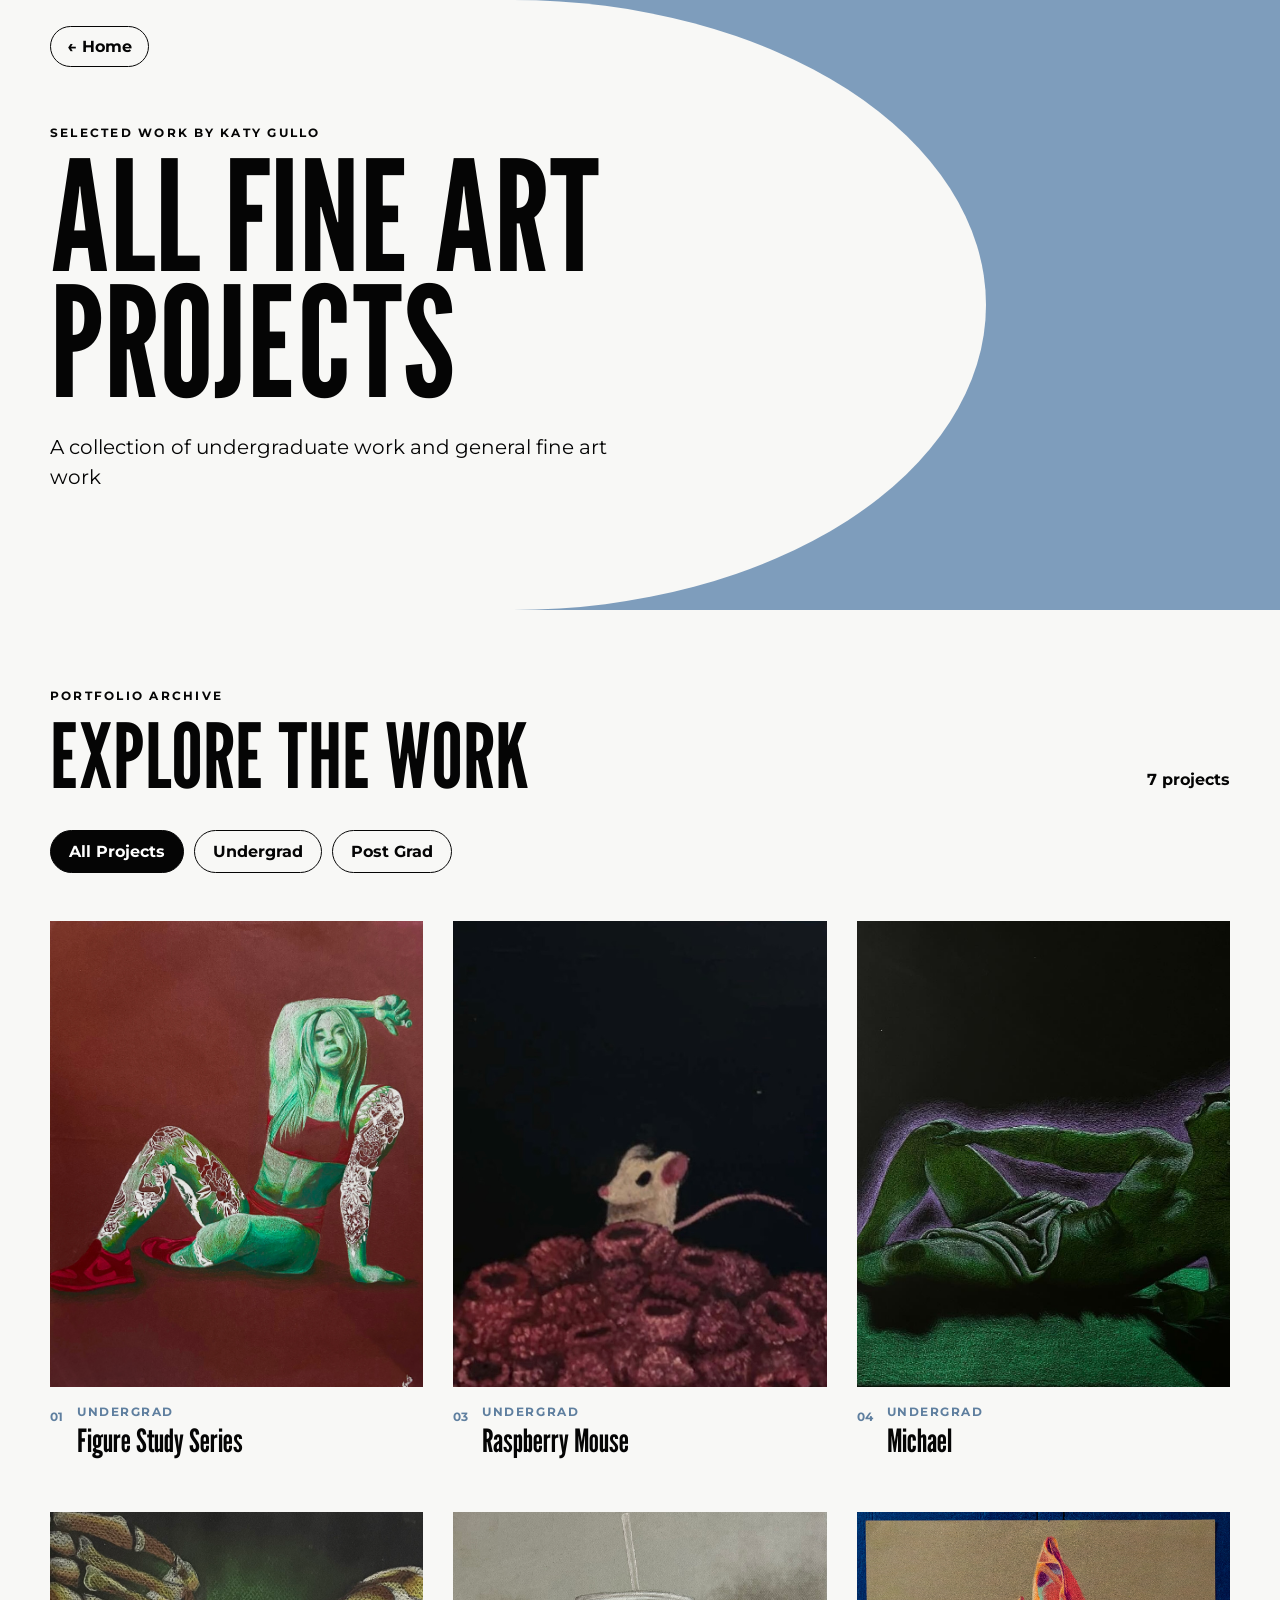
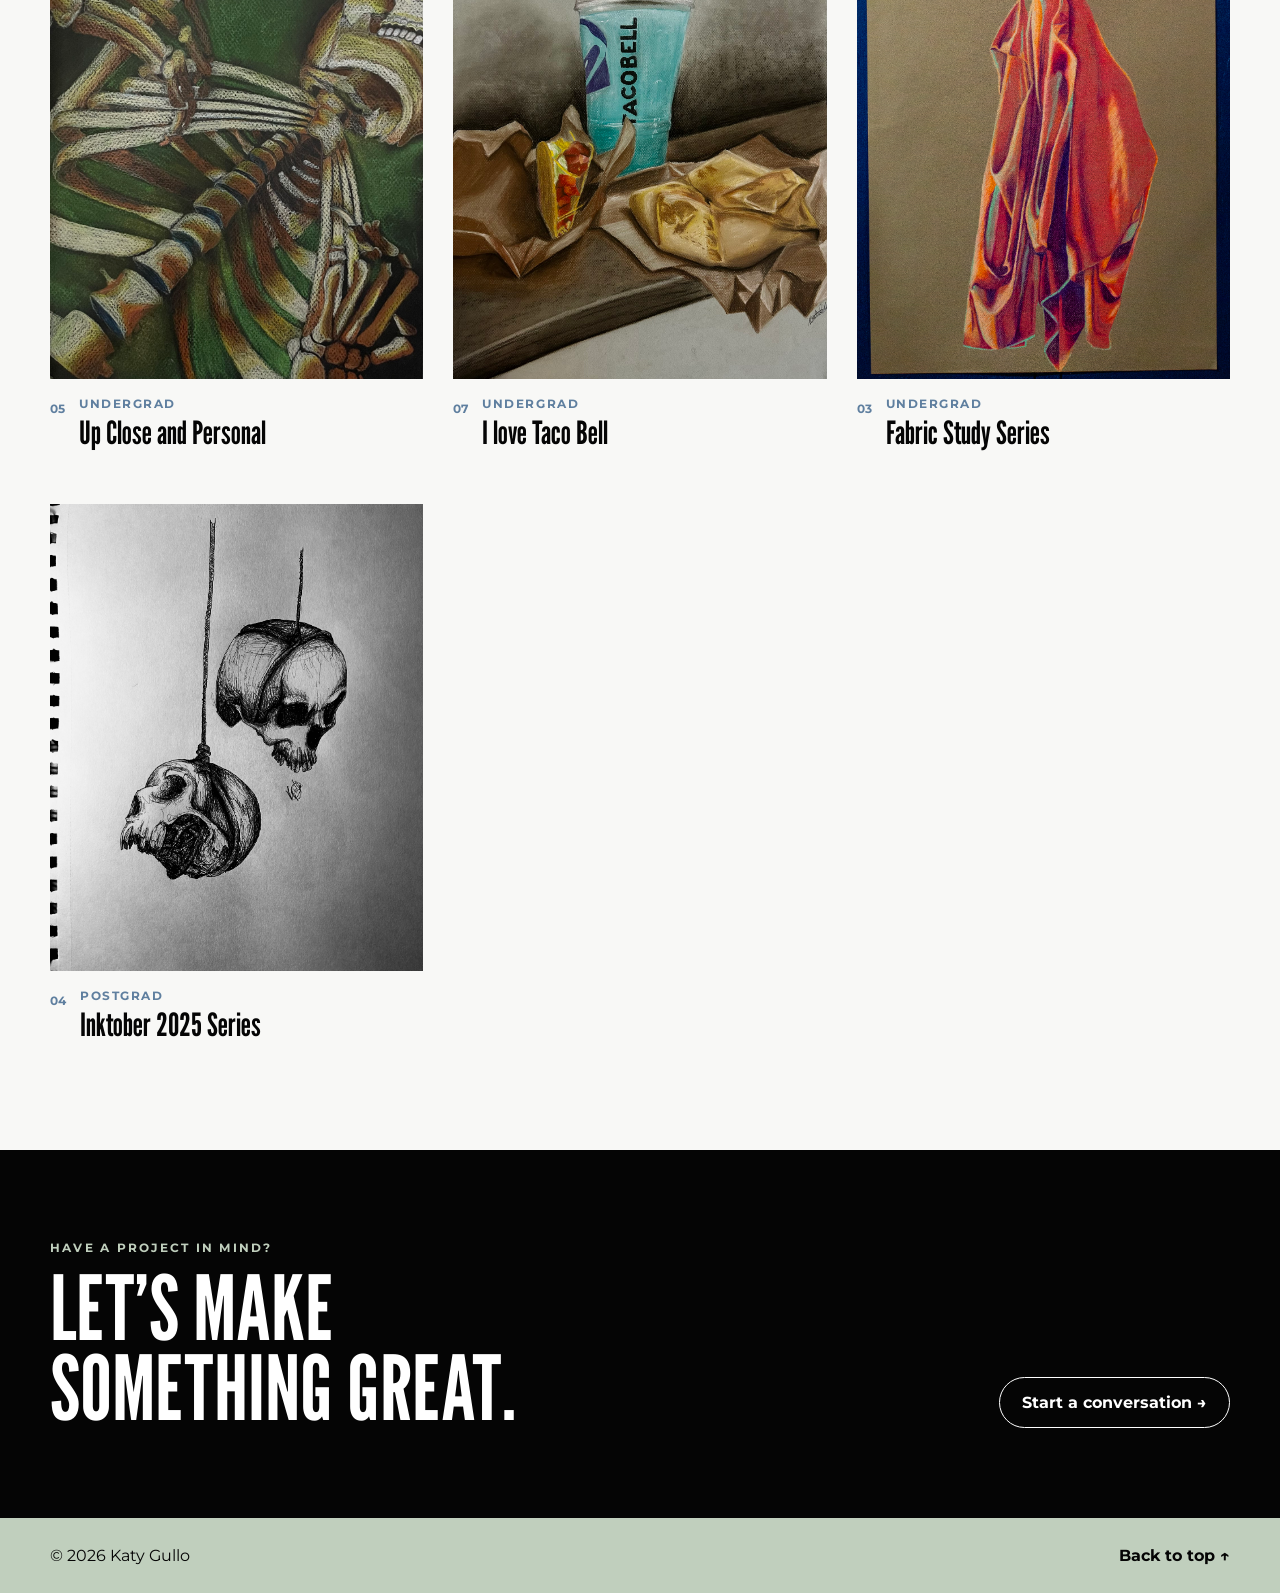
==== commit b8e7f1a0: "Update portfolio-fa.html" ====
--- a/portfolio-fa.html
+++ b/portfolio-fa.html
@@ -47,39 +47,32 @@
         <button class="filter-tab" type="button" role="tab" aria-selected="false" data-filter="undergrad">Undergrad</button>
         <button class="filter-tab" type="button" role="tab" aria-selected="false" data-filter="postgrad">Post Grad</button>
       </div>
-
-
       
       <div class="all-project-grid" id="projectGrid">
-        <article class="portfolio-project" data-category="undergrad" data-title="Muscle Mother I" data-description="Highlighting tattoos and muscular definition in femininity" 
-        data-image="images/FJH KG 1.jpg">
-          <button class="project-preview" type="button" aria-label="Muscle Mother I">
-            <img src="images/FJH KG 1.jpg" alt="Muscle Mother I">
-            <span class="open-label">View project</span>
-          </button>
-          <div class="project-meta">
-            <span class="project-number">01</span>
-            <div>
-              <p class="project-category">Undergrad</p>
-              <h3>Muscle Mother I</h3>
-            </div>
-          </div>
-        </article>
-
-        <article class="portfolio-project" data-category="undergrad" data-title="Muscle Mother II" data-description="Highlighting tattoos and muscular definition in femininity." 
-        data-image="images/FJH KG 2.jpg">
-          <button class="project-preview" type="button" aria-label="Muscle Mother II">
-            <img src="images/FJH KG 2.jpg" alt="Muscle Mother II">
-            <span class="open-label">View project</span>
-          </button>
-          <div class="project-meta">
-            <span class="project-number">01</span>
-            <div>
-              <p class="project-category">Undergrad</p>
-              <h3>Muscle Mother II</h3>
-            </div>
-          </div>
-        </article>
+
+        <article
+      class="portfolio-project"
+      data-category="undergrad"
+      data-title="Inktober 2025"
+      data-images='[
+        "images/FJH KG 1.jpg"",
+        "images/FJH KG 2.jpg",
+     ]'
+>
+      <button class="project-preview" type="button" aria-label="Open Figure Study project">
+        <img src="images/FJH KG 1.jpg" alt="Figure Study 2025">
+       <span class="open-label">View project</span>
+      </button>
+
+     <div class="project-meta">
+        <span class="project-number">01</span>
+
+        <div>
+         <p class="project-category">Undergrad</p>
+         <h3>Figure Study Series</h3>
+       </div>
+      </div>
+    </article>
 
         <article class="portfolio-project" data-category="undergrad" data-title="Raspberry Mouse" data-description="Visual of a mouse frolicking in a field of raspberries." 
         data-image="images/IMG_0172.jpg">
@@ -169,7 +162,7 @@
 
 <article
   class="portfolio-project"
-  data-category="undergrad"
+  data-category="postgrad"
   data-title="Inktober 2025"
   data-images='[
     "images/IMG_0580.jpeg",
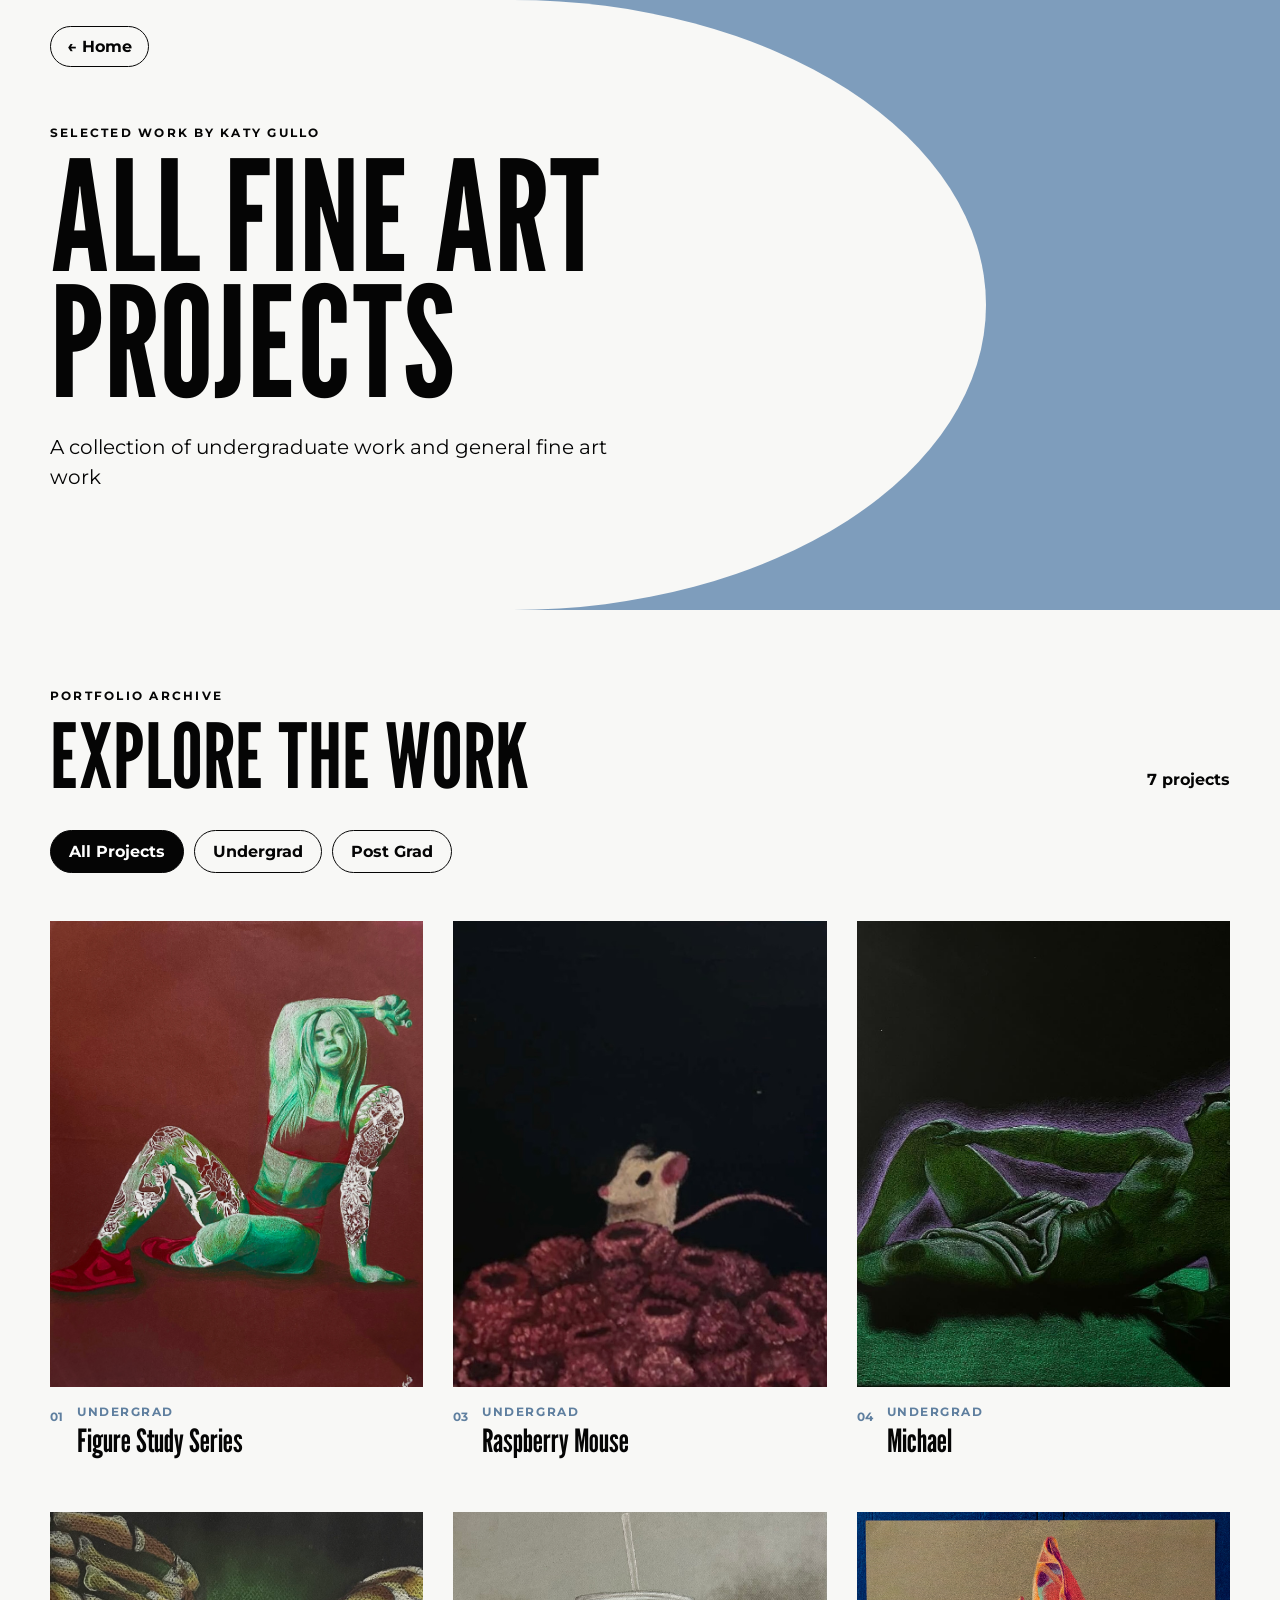
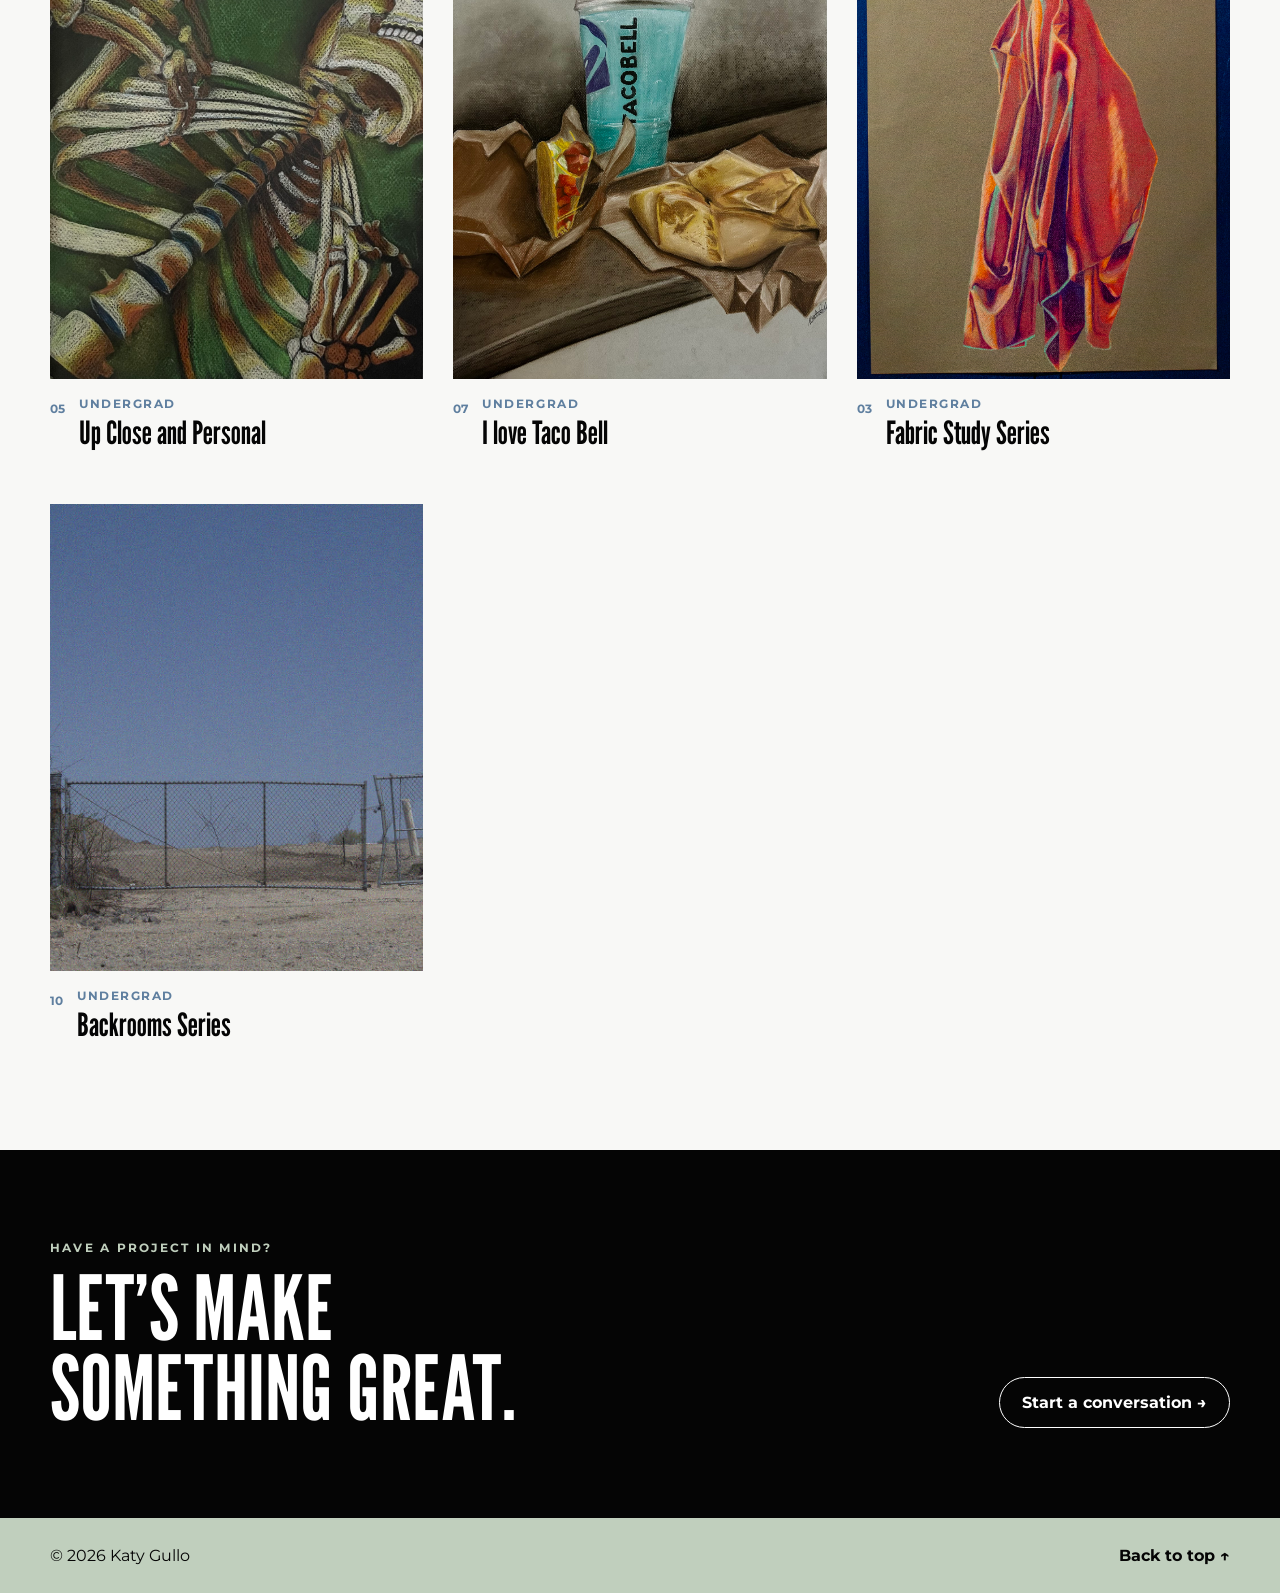
==== commit 1e6b4550: "Update portfolio-fa.html" ====
--- a/portfolio-fa.html
+++ b/portfolio-fa.html
@@ -53,7 +53,7 @@
         <article
       class="portfolio-project"
       data-category="undergrad"
-      data-title="Inktober 2025"
+      data-title="Figure Study"
       data-images='[
         "images/FJH KG 1.jpg"",
         "images/FJH KG 2.jpg",
@@ -160,27 +160,27 @@
   </div>
 </article>
 
-<article
+        <article
   class="portfolio-project"
-  data-category="postgrad"
-  data-title="Inktober 2025"
+  data-category="undergrad"
+  data-title="Backroom series"
   data-images='[
     "images/IMG_0580.jpeg",
     "images/IMG_0503.jpeg",
     "images/IMG_0393.jpeg",
   ]'
 >
-  <button class="project-preview" type="button" aria-label="Open Inktober 2025 project">
-    <img src="images/IMG_0580.jpeg" alt="Inktober 2025">
+  <button class="project-preview" type="button" aria-label="Open Backrooms Series project">
+    <img src="images/IMG_0760.png" alt="Backrooms Series cover">
     <span class="open-label">View project</span>
   </button>
 
   <div class="project-meta">
-    <span class="project-number">04</span>
+    <span class="project-number">10</span>
 
     <div>
-      <p class="project-category">Postgrad</p>
-      <h3>Inktober 2025 Series</h3>
+      <p class="project-category">Undergrad</p>
+      <h3>Backrooms Series</h3>
     </div>
   </div>
 </article>
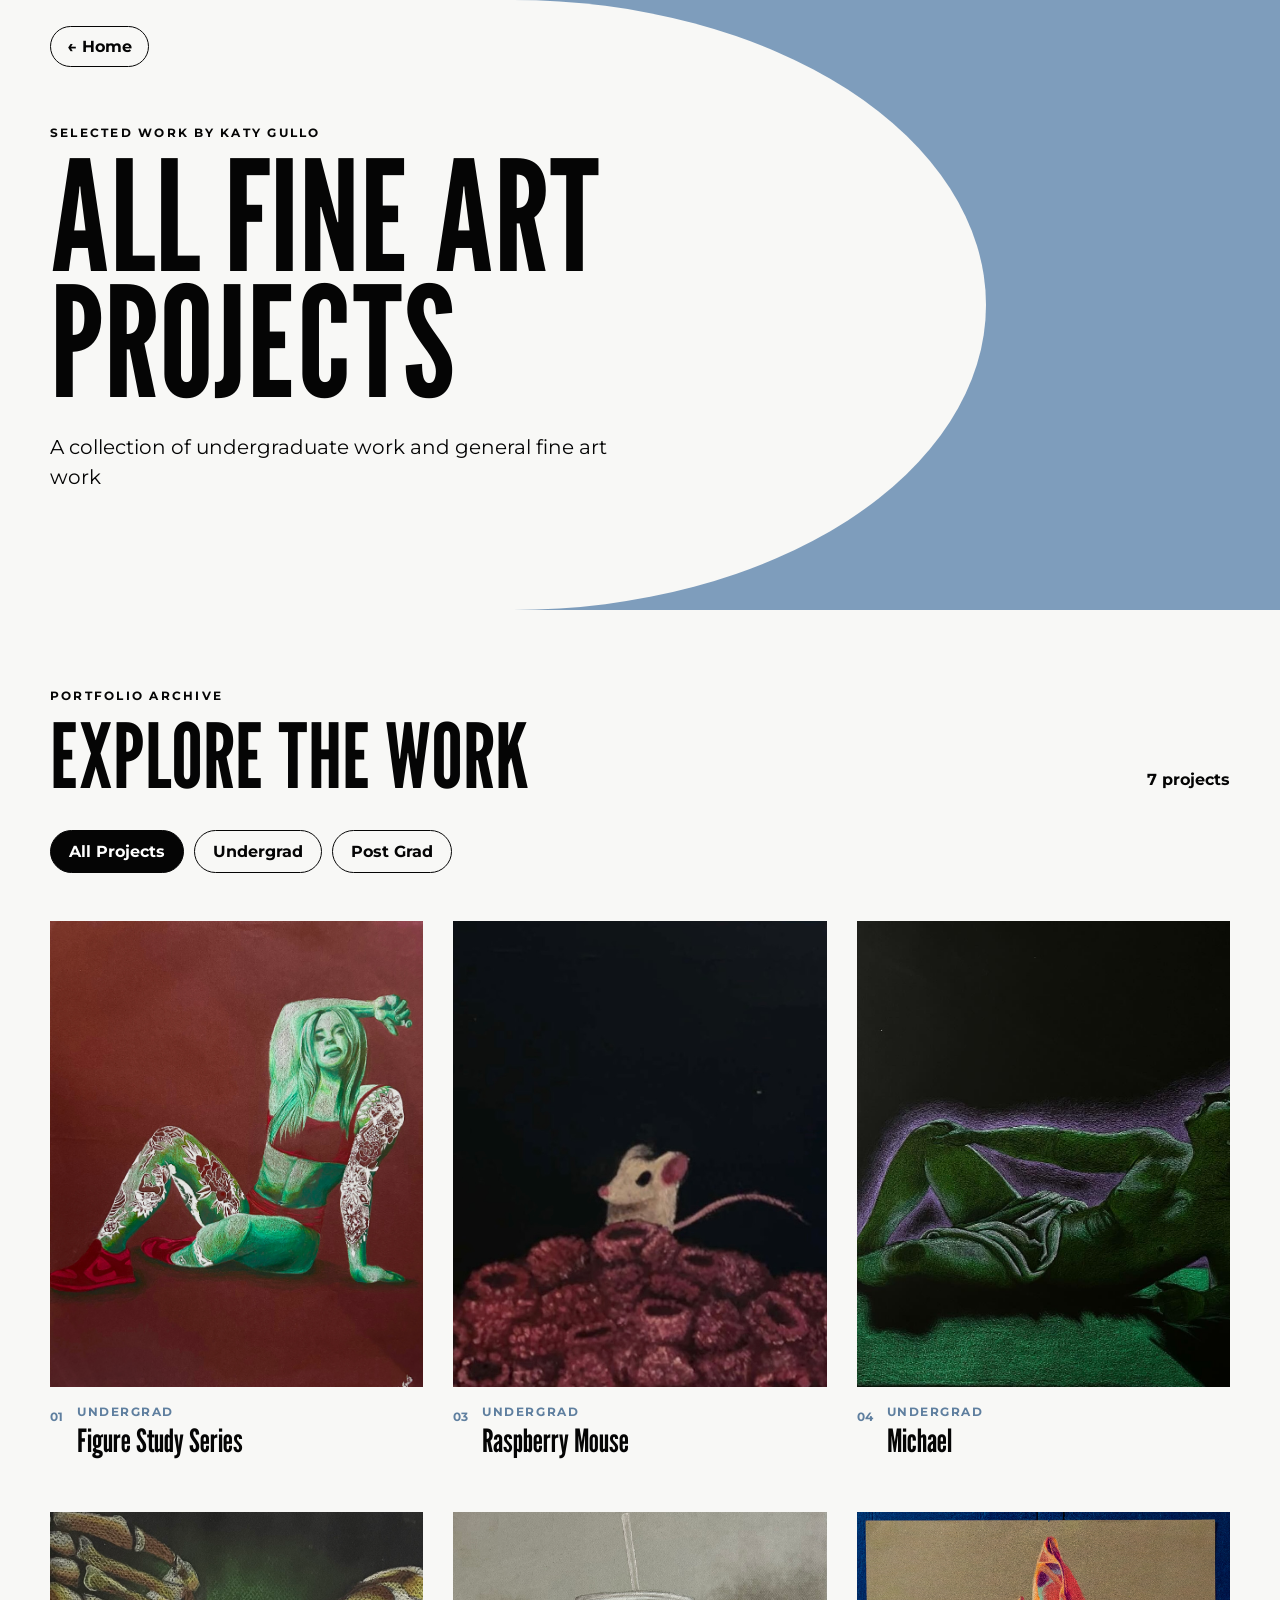
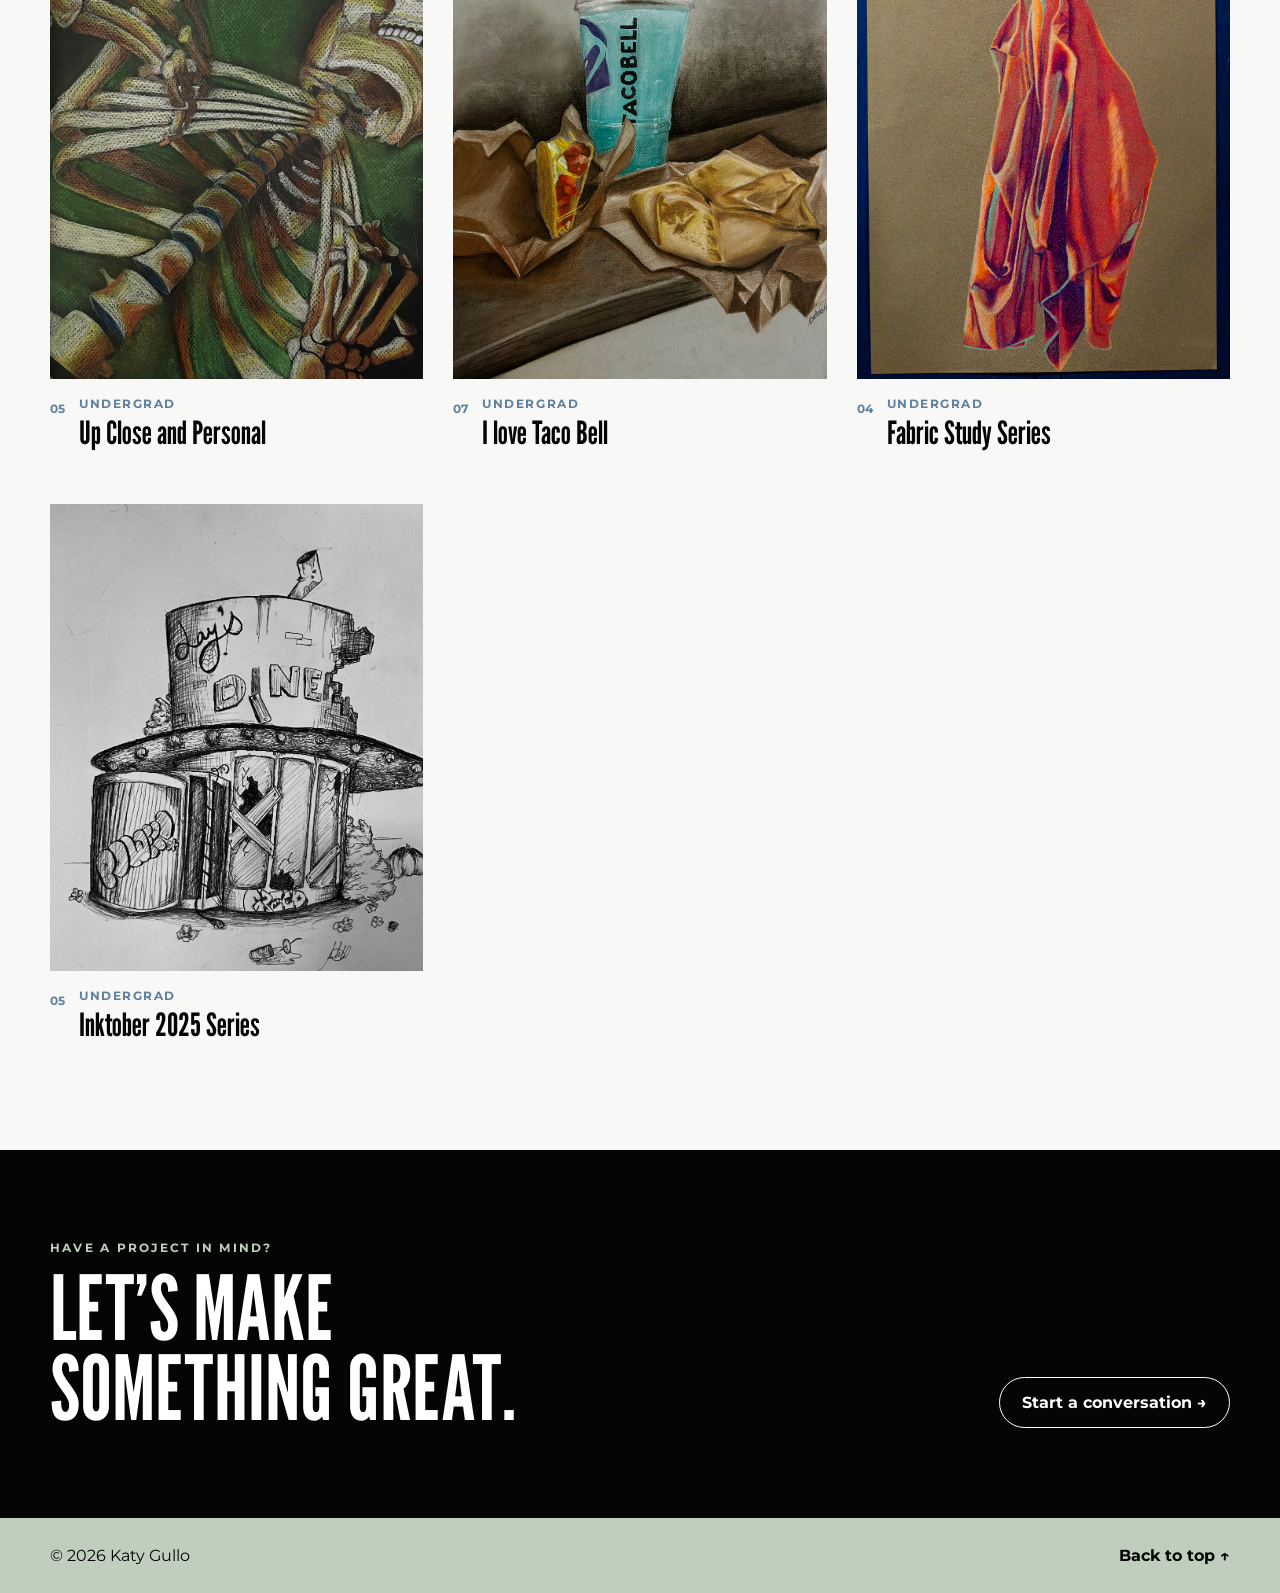
==== commit 99ec75ed: "Update portfolio-fa.html" ====
--- a/portfolio-fa.html
+++ b/portfolio-fa.html
@@ -50,29 +50,30 @@
       
       <div class="all-project-grid" id="projectGrid">
 
-        <article
-      class="portfolio-project"
-      data-category="undergrad"
-      data-title="Figure Study"
-      data-images='[
-        "images/FJH KG 1.jpg"",
-        "images/FJH KG 2.jpg",
-     ]'
+
+  <article
+  class="portfolio-project"
+  data-category="undergrad"
+  data-title="Inktober 2025"
+  data-images='[
+    "images/FJH KG 1.jpg",
+    "images/FJH KG 2.jpg"
+  ]'
 >
-      <button class="project-preview" type="button" aria-label="Open Figure Study project">
-        <img src="images/FJH KG 1.jpg" alt="Figure Study 2025">
-       <span class="open-label">View project</span>
-      </button>
-
-     <div class="project-meta">
-        <span class="project-number">01</span>
-
-        <div>
-         <p class="project-category">Undergrad</p>
-         <h3>Figure Study Series</h3>
-       </div>
-      </div>
-    </article>
+  <button class="project-preview" type="button" aria-label="Open Figure Study project">
+    <img src="images/FJH KG 1.jpg" alt="Figure Study cover">
+    <span class="open-label">View project</span>
+  </button>
+
+  <div class="project-meta">
+    <span class="project-number">01</span>
+
+    <div>
+      <p class="project-category">Undergrad</p>
+      <h3>Figure Study Series</h3>
+    </div>
+  </div>
+</article>
 
         <article class="portfolio-project" data-category="undergrad" data-title="Raspberry Mouse" data-description="Visual of a mouse frolicking in a field of raspberries." 
         data-image="images/IMG_0172.jpg">
@@ -135,23 +136,24 @@
         </article>
 
 
-        <article
+
+<article
   class="portfolio-project"
   data-category="undergrad"
-  data-title="Fabric Study"
+  data-title="Inktober 2025"
   data-images='[
-    "images/IMG_3014.jpeg",
+    "images/IMG_3012.jpeg",
     "images/IMG_3013.jpeg",
-    "images/IMG_3012.jpeg",
+    "images/IMG_3014.jpeg"
   ]'
 >
   <button class="project-preview" type="button" aria-label="Open Fabric Study project">
-    <img src="images/IMG_3014.jpeg" alt="Fabric Study">
+    <img src="images/IMG_3014.jpeg" alt="Fabric Study cover">
     <span class="open-label">View project</span>
   </button>
 
   <div class="project-meta">
-    <span class="project-number">03</span>
+    <span class="project-number">04</span>
 
     <div>
       <p class="project-category">Undergrad</p>
@@ -160,27 +162,27 @@
   </div>
 </article>
 
-        <article
+<article
   class="portfolio-project"
   data-category="undergrad"
-  data-title="Backroom series"
+  data-title="Inktober 2025"
   data-images='[
-    "images/IMG_0580.jpeg",
+    "images/IMG_0393.jpeg",
     "images/IMG_0503.jpeg",
-    "images/IMG_0393.jpeg",
+    "images/IMG_0580.jpeg"
   ]'
 >
-  <button class="project-preview" type="button" aria-label="Open Backrooms Series project">
-    <img src="images/IMG_0760.png" alt="Backrooms Series cover">
+  <button class="project-preview" type="button" aria-label="Open Inktober 2025 project">
+    <img src="images/IMG_0393.jpeg" alt="Inktober 2025 cover">
     <span class="open-label">View project</span>
   </button>
 
   <div class="project-meta">
-    <span class="project-number">10</span>
+    <span class="project-number">05</span>
 
     <div>
       <p class="project-category">Undergrad</p>
-      <h3>Backrooms Series</h3>
+      <h3>Inktober 2025 Series</h3>
     </div>
   </div>
 </article>
